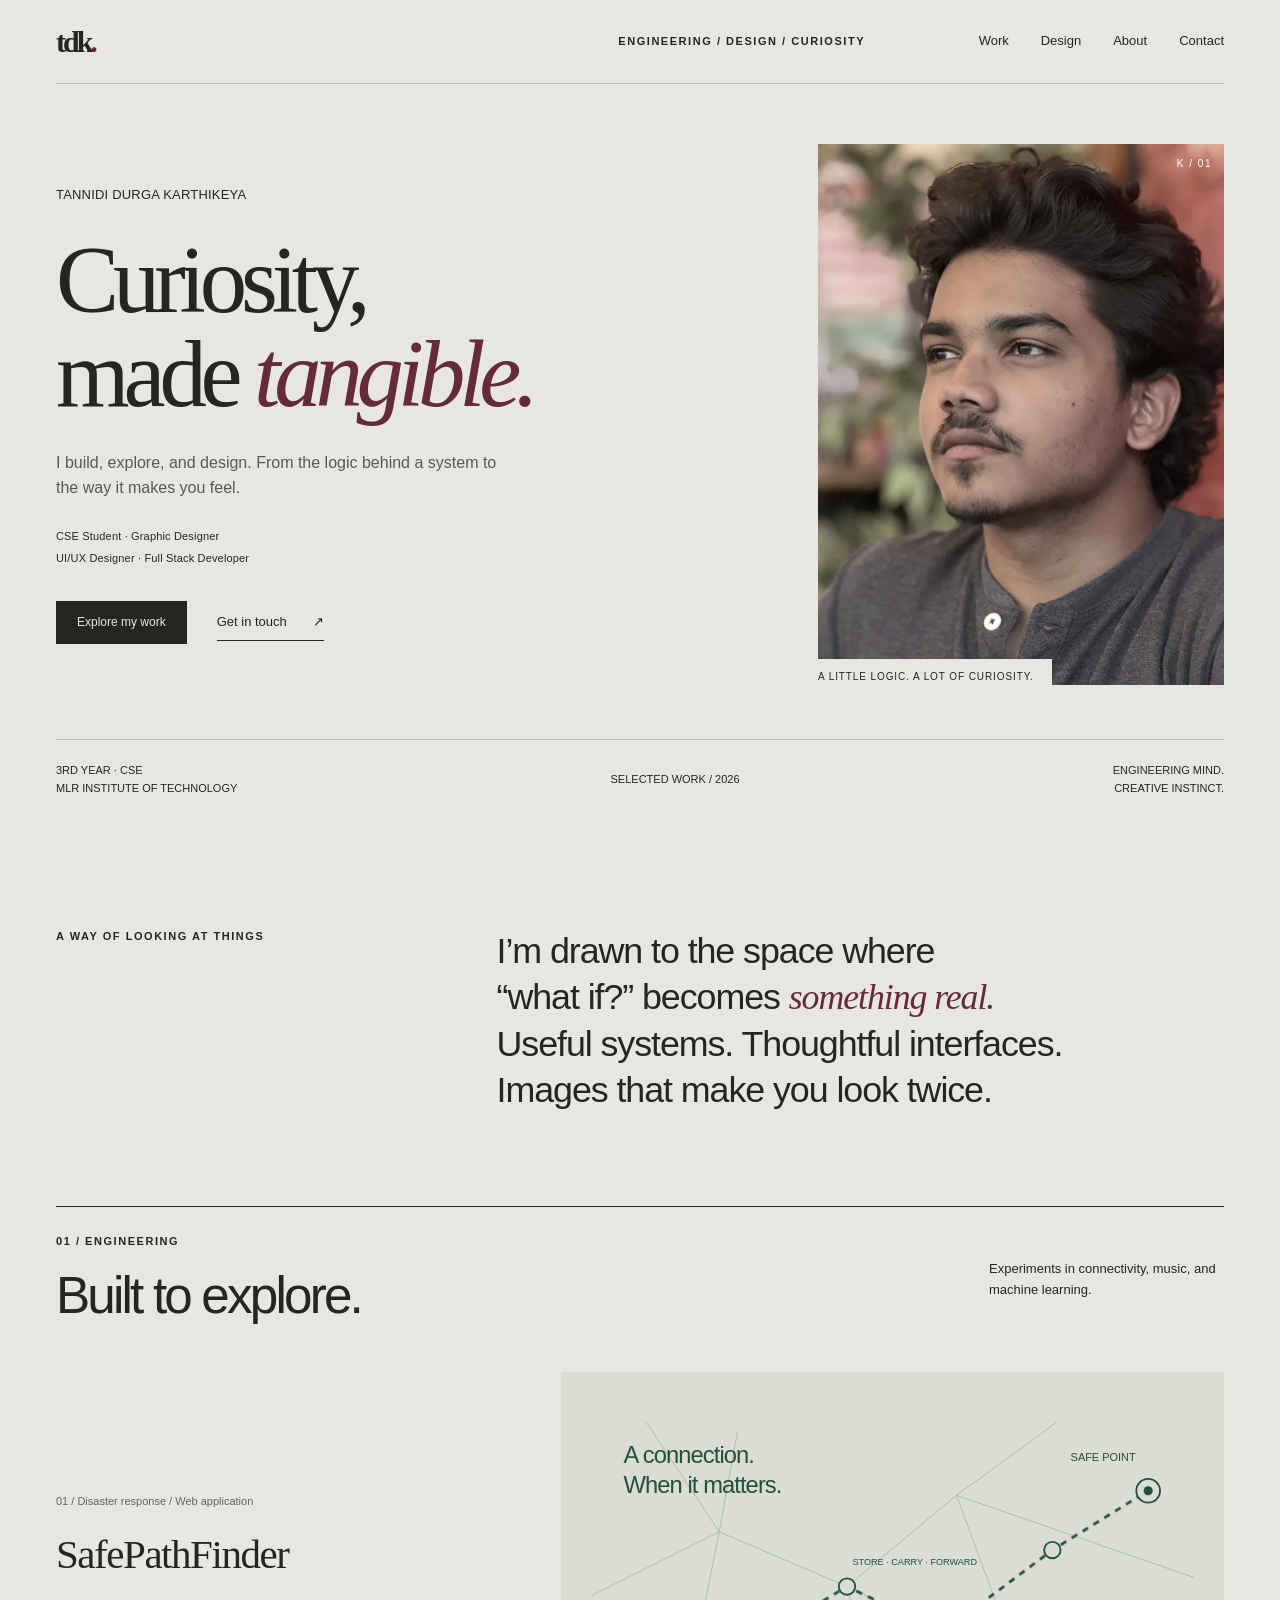
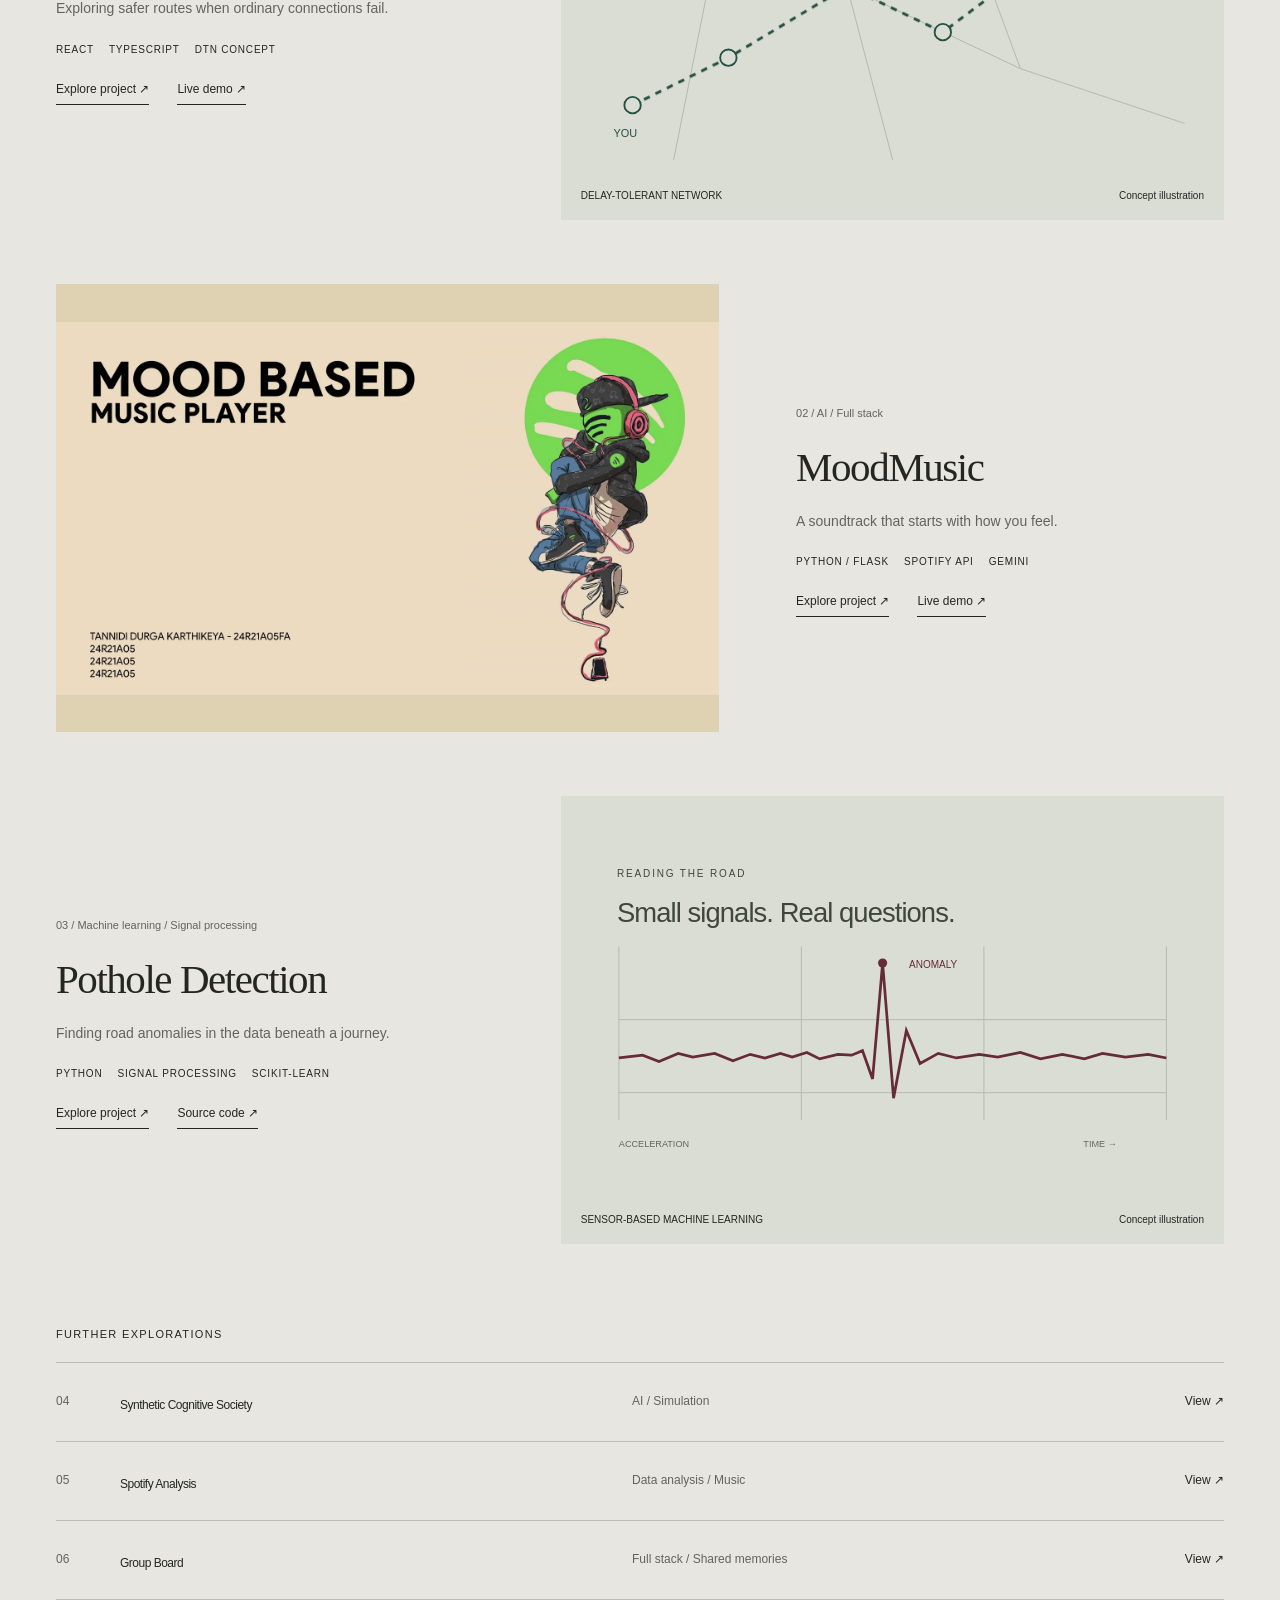
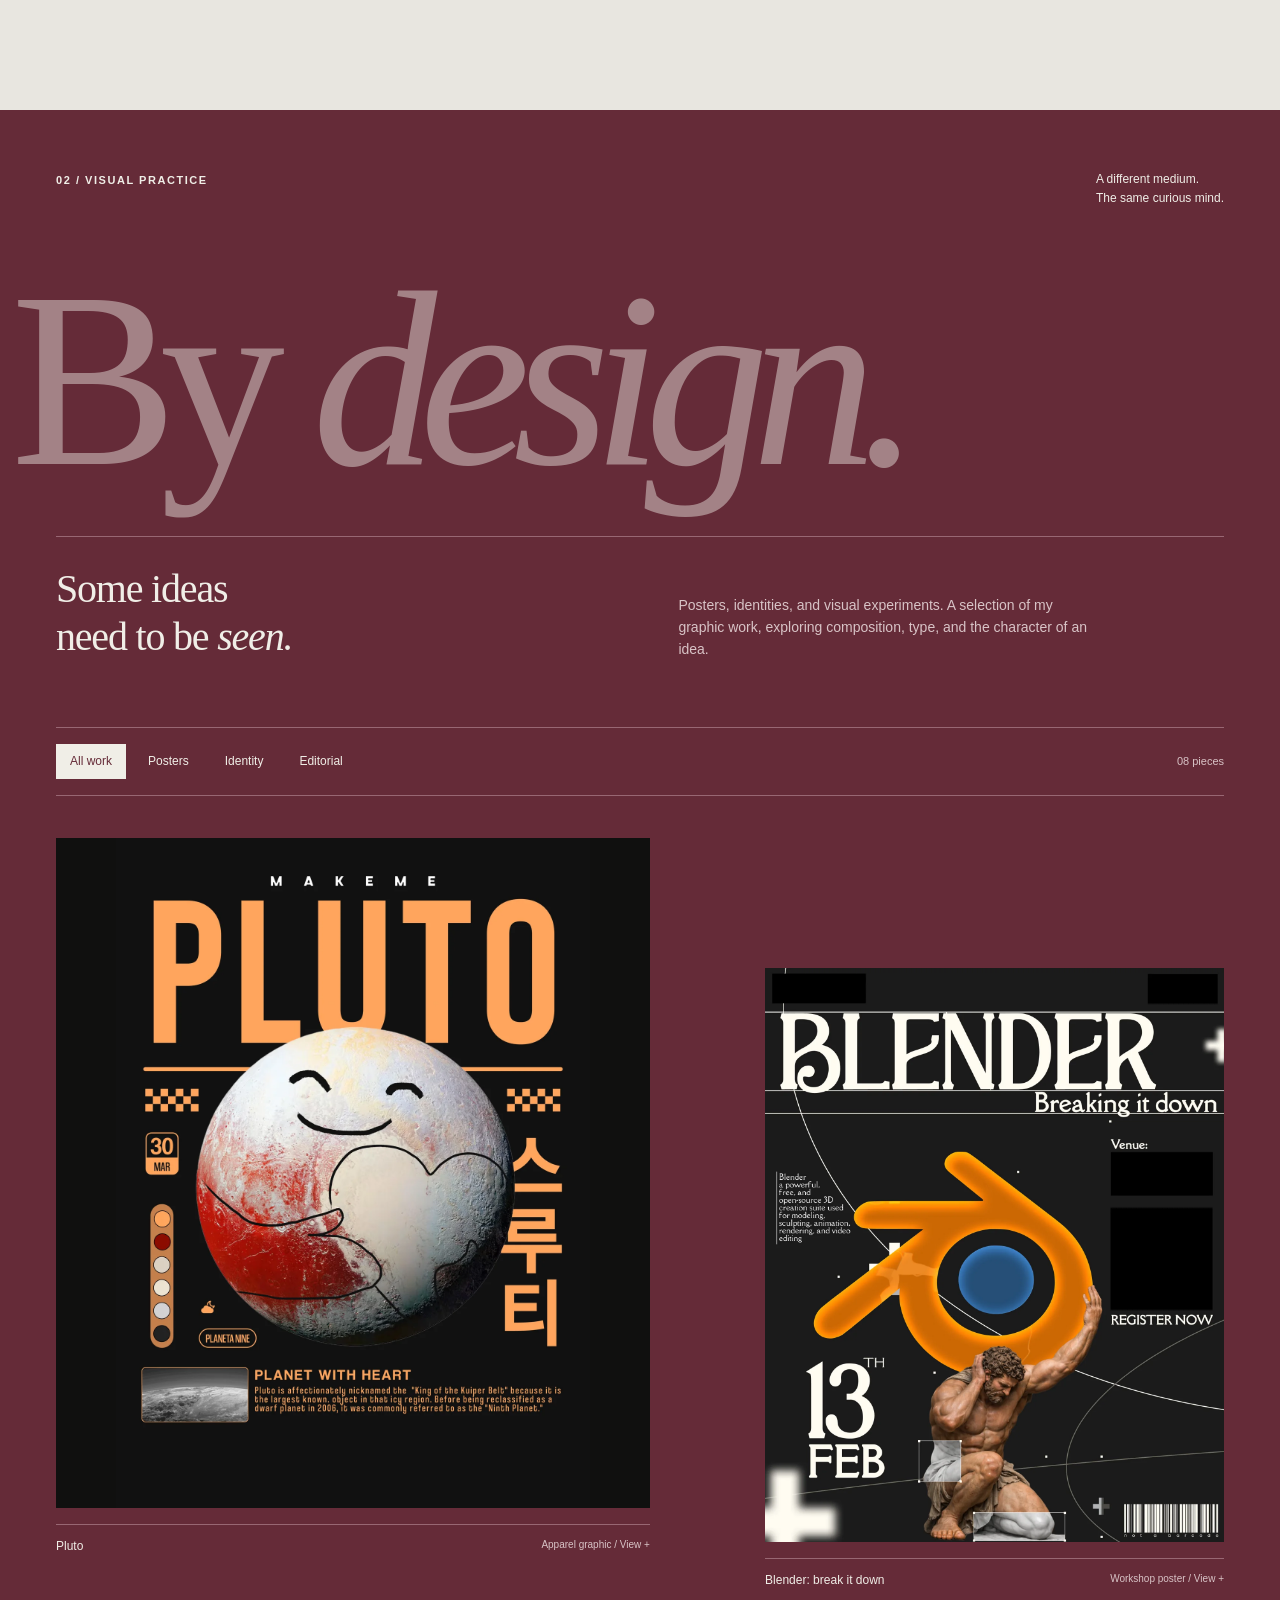
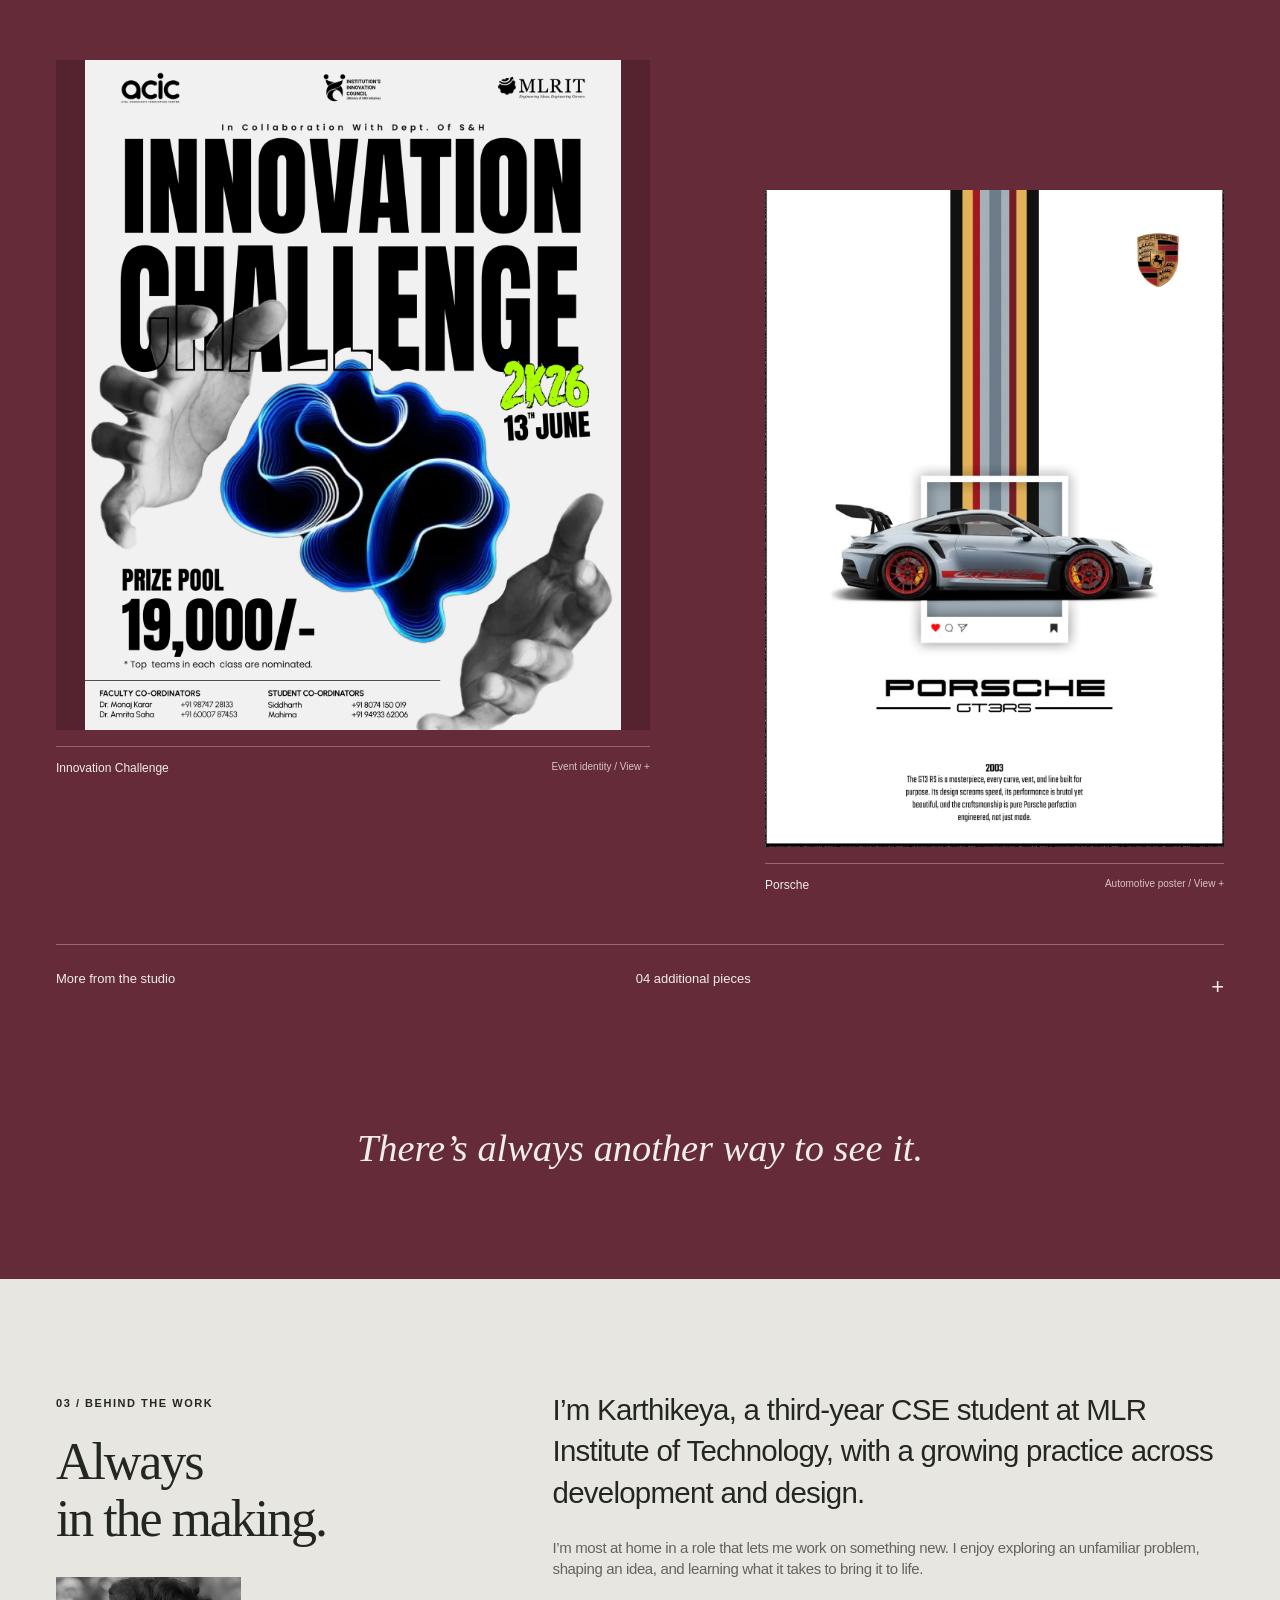
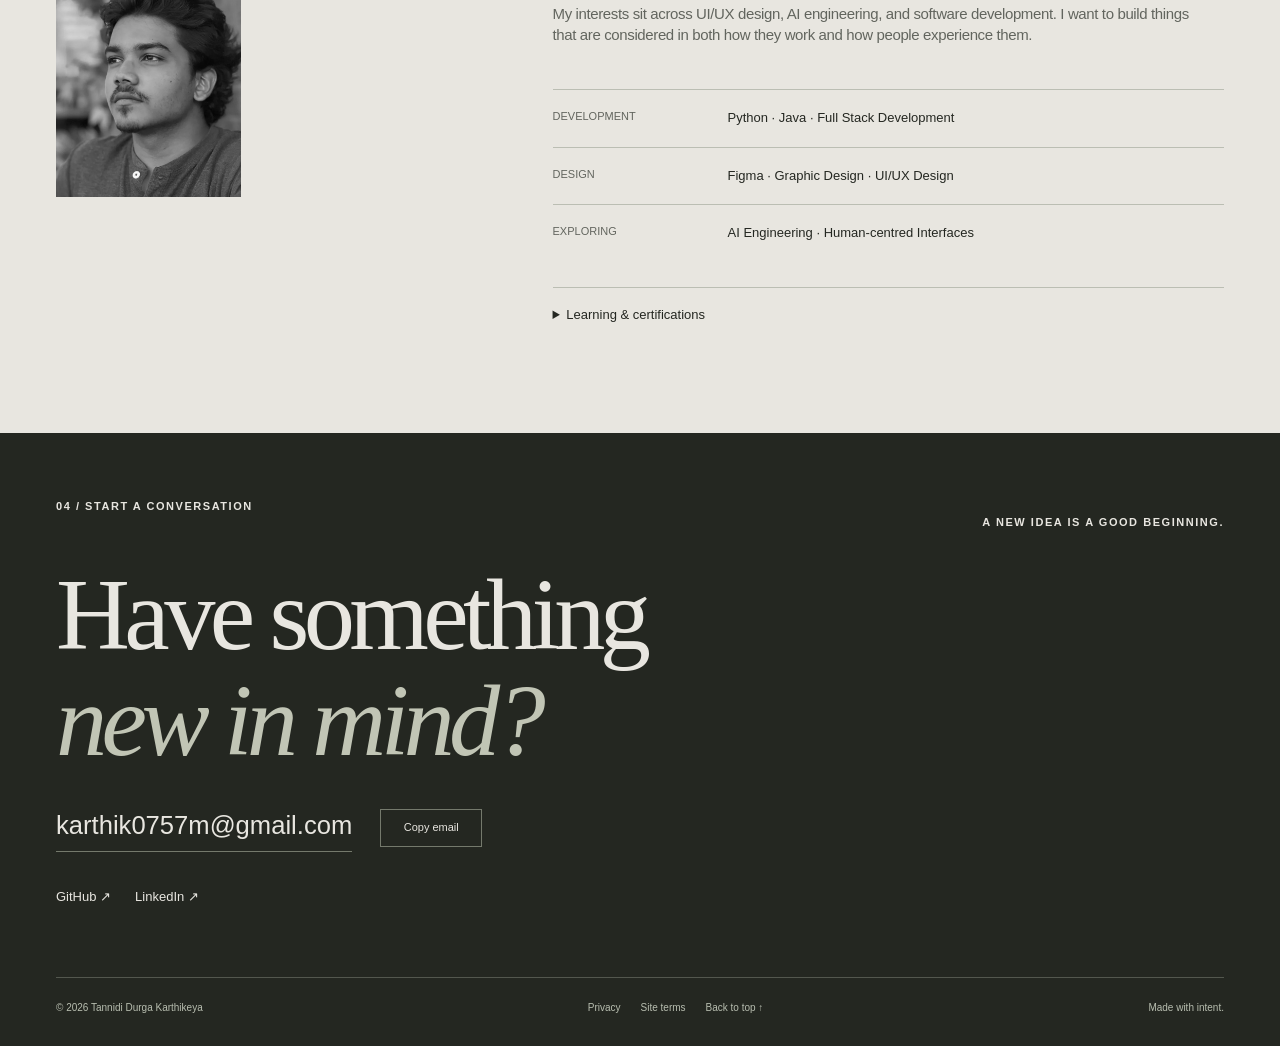
==== index.html @ ab945063 "Publish interactive engineering and design portfolio" ====
<!doctype html><html lang="en"><head><meta charset="utf-8"><meta name="viewport" content="width=device-width,initial-scale=1"><meta name="theme-color" content="#e8e6e0"><title>Engineering &amp; Design | Tannidi Durga Karthikeya</title><meta name="description" content="CSE student, graphic designer, UI/UX designer and full stack developer. Explore the engineering projects and visual work of Tannidi Durga Karthikeya."><meta property="og:title" content="Engineering &amp; Design | Tannidi Durga Karthikeya"><meta property="og:description" content="CSE student, graphic designer, UI/UX designer and full stack developer. Explore the engineering projects and visual work of Tannidi Durga Karthikeya."><meta property="og:type" content="website"><meta property="og:image" content="https://karthik0757m.github.io/karthikeya-portfolio/social-cover.jpg"><link rel="icon" href="favicon.svg" type="image/svg+xml"><link rel="stylesheet" href="style.css"><script defer src="app.js"></script><link rel="canonical" href="https://karthik0757m.github.io/karthikeya-portfolio/"><meta property="og:url" content="https://karthik0757m.github.io/karthikeya-portfolio/"></head><body><a class="skip" href="#main">Skip to content</a><header class="header wrap"><a class="brand" href="./" aria-label="Karthikeya home">tdk<span>.</span></a><p class="edition eyebrow">Engineering / Design / Curiosity</p><nav aria-label="Main navigation"><a href="#work">Work</a><a href="#design">Design</a><a href="#about">About</a><a href="#contact">Contact</a></nav></header>
<main id="main"><div id="top"></div><section class="hero wrap" aria-labelledby="hero-heading"><div class="hero-layout"><div><p class="identity">TANNIDI DURGA KARTHIKEYA</p><h1 id="hero-heading">Curiosity,<br>made <em>tangible.</em></h1><p class="hero-copy">I build, explore, and design. From the logic behind a system to the way it makes you feel.</p><p class="roles">CSE Student · Graphic Designer<br>UI/UX Designer · Full Stack Developer</p><div class="actions"><a class="solid-link" href="#work">Explore my work</a><a class="text-link" href="#contact">Get in touch <span aria-hidden="true">↗</span></a></div></div><figure class="hero-photo"><img src="portrait-small.webp" alt="Portrait of Tannidi Durga Karthikeya" fetchpriority="high" width="720" height="960"><span class="photo-index" aria-hidden="true">K / 01</span><figcaption>A LITTLE LOGIC. A LOT OF CURIOSITY.</figcaption></figure></div><div class="hero-foot"><span>3RD YEAR · CSE<br>MLR INSTITUTE OF TECHNOLOGY</span><span>SELECTED WORK / 2026</span><span>ENGINEERING MIND.<br>CREATIVE INSTINCT.</span></div></section>
<section class="intro wrap"><span class="eyebrow">A way of looking at things</span><p>I’m drawn to the space where<br>“what if?” becomes <em>something real.</em><br>Useful systems. Thoughtful interfaces.<br>Images that make you look twice.</p></section>
<section id="work" class="wrap" aria-labelledby="work-heading"><div class="section-head"><div><span class="eyebrow">01 / Engineering</span><h2 id="work-heading">Built to explore.</h2></div><p>Experiments in connectivity, music, and machine learning.</p></div><article class="project" data-reveal><div class="project-visual"><svg class="network" viewBox="0 0 660 410" xmlns="http://www.w3.org/2000/svg" role="img" aria-labelledby="network-title"><title id="network-title">Illustration of messages travelling through a delay-tolerant network toward a safe point</title><g fill="none" stroke="#aeb8a8" stroke-width="1"><path d="M0 210L140 140 280 200 400 100 660 190M60 20L140 140 90 390M280 200L330 390M400 100L510 20M400 100L470 290 650 350M140 140L160 30M280 200L470 290"/><path d="M45 330L150 278 280 200 385 250 505 160 610 95" stroke="#254f40" stroke-width="3" stroke-dasharray="7 7"/></g><g fill="#d9ddd4" stroke="#254f40" stroke-width="2"><circle cx="45" cy="330" r="9"/><circle cx="150" cy="278" r="9"/><circle cx="280" cy="200" r="9"/><circle cx="385" cy="250" r="9"/><circle cx="505" cy="160" r="9"/><circle cx="610" cy="95" r="13"/></g><circle cx="610" cy="95" r="5" fill="#254f40"/><g font-family="Arial,sans-serif" fill="#254f40"><text x="24" y="365" font-size="12">YOU</text><text x="525" y="62" font-size="12">SAFE POINT</text><text x="35" y="65" font-size="26" letter-spacing="-1">A connection.</text><text x="35" y="97" font-size="26" letter-spacing="-1">When it matters.</text><text x="286" y="176" font-size="10">STORE · CARRY · FORWARD</text></g></svg><div class="project-caption"><span>DELAY-TOLERANT NETWORK</span><span>Concept illustration</span></div></div><div class="project-copy"><span class="project-number">01 / Disaster response / Web application</span><h3>SafePathFinder</h3><p>Exploring safer routes when ordinary connections fail.</p><div class="tags"><span>React</span><span>TypeScript</span><span>DTN concept</span></div><div class="project-links"><a href="safepathfinder.html">Explore project ↗</a><a href="https://safepathfinder.vercel.app/" target="_blank" rel="noopener noreferrer">Live demo ↗</a></div></div></article><article class="project" data-reveal><div class="project-visual mood"><img src="moodmusic.webp" alt="Mood Based Music Player project presentation with illustrated music character" loading="lazy" width="1600" height="900"></div><div class="project-copy"><span class="project-number">02 / AI / Full stack</span><h3>MoodMusic</h3><p>A soundtrack that starts with how you feel.</p><div class="tags"><span>Python / Flask</span><span>Spotify API</span><span>Gemini</span></div><div class="project-links"><a href="moodmusic.html">Explore project ↗</a><a href="https://moodmusic-bblm.onrender.com/" target="_blank" rel="noopener noreferrer">Live demo ↗</a></div></div></article><article class="project" data-reveal><div class="project-visual"><svg class="network" viewBox="0 0 660 410" xmlns="http://www.w3.org/2000/svg" role="img" aria-labelledby="sensor-title"><title id="sensor-title">Illustrative sensor signal showing a sharp acceleration change associated with a road anomaly</title><g font-family="Arial,sans-serif" fill="#3f463c"><text x="28" y="54" font-size="11" letter-spacing="2">READING THE ROAD</text><text x="28" y="103" font-size="30" letter-spacing="-1">Small signals. Real questions.</text></g><g stroke="#b4b9ac" stroke-width="1"><path d="M30 290H630M30 210H630M30 130V320M230 130V320M430 130V320M630 130V320"/></g><path d="M30 252L56 249 74 256 95 247 111 251 135 247 155 255 174 248 190 252 207 247 220 251 236 246 250 253 270 248 285 249 297 244 308 275 319 148 331 296 345 222 360 258 380 247 400 252 425 248 445 251 470 246 492 253 516 248 540 253 560 247 585 251 610 248 630 252" stroke="#652b38" stroke-width="3" fill="none"/><g fill="#652b38" font-family="Arial,sans-serif"><circle cx="319" cy="148" r="5"/><text x="348" y="153" font-size="11">ANOMALY</text></g><g fill="#62655e" font-family="Arial,sans-serif" font-size="10"><text x="30" y="350">ACCELERATION</text><text x="539" y="350">TIME →</text></g></svg><div class="project-caption"><span>SENSOR-BASED MACHINE LEARNING</span><span>Concept illustration</span></div></div><div class="project-copy"><span class="project-number">03 / Machine learning / Signal processing</span><h3>Pothole Detection</h3><p>Finding road anomalies in the data beneath a journey.</p><div class="tags"><span>Python</span><span>Signal processing</span><span>Scikit-learn</span></div><div class="project-links"><a href="pothole-detection.html">Explore project ↗</a><a href="https://github.com/karthik0757m/pothole_detection" target="_blank" rel="noopener noreferrer">Source code ↗</a></div></div></article><div class="archive"><p class="archive-label">Further explorations</p><article class="archive-row"><span>04</span><h3><a href="synthetic-cognitive-society.html">Synthetic Cognitive Society</a></h3><p>AI / Simulation</p><a href="synthetic-cognitive-society.html" aria-label="Explore Synthetic Cognitive Society">View ↗</a></article><article class="archive-row"><span>05</span><h3><a href="spotify-analysis.html">Spotify Analysis</a></h3><p>Data analysis / Music</p><a href="spotify-analysis.html" aria-label="Explore Spotify Analysis">View ↗</a></article><article class="archive-row"><span>06</span><h3><a href="group-board.html">Group Board</a></h3><p>Full stack / Shared memories</p><a href="group-board.html" aria-label="Explore Group Board">View ↗</a></article></div></section><section class="design" id="design" aria-labelledby="design-heading"><div class="wrap"><div class="design-intro"><p class="eyebrow">02 / Visual practice</p><p>A different medium.<br>The same curious mind.</p></div><h2 class="design-title" id="design-heading">By <em>design.</em></h2><div class="design-sub"><h3>Some ideas<br>need to be <em>seen.</em></h3><p>Posters, identities, and visual experiments. A selection of my graphic work, exploring composition, type, and the character of an idea.</p></div><div class="gallery-toolbar"><div class="gallery-filters" role="group" aria-label="Filter designs"><button type="button" data-filter="all" aria-pressed="true">All work</button><button type="button" data-filter="poster" aria-pressed="false">Posters</button><button type="button" data-filter="identity" aria-pressed="false">Identity</button><button type="button" data-filter="editorial" aria-pressed="false">Editorial</button></div><span data-filter-count aria-live="polite">08 pieces</span></div><div class="gallery"><figure class="art" data-category="identity" data-reveal><button type="button" data-art="pluto.webp" data-title="Pluto · Apparel graphic" aria-label="View Pluto at full size"><img src="pluto.webp" alt="Orange Pluto typography with a smiling illustrated planet" loading="lazy" decoding="async" width="1274" height="1800"></button><figcaption>Pluto<span>Apparel graphic / View +</span></figcaption></figure><figure class="art" data-category="poster" data-reveal><button type="button" data-art="blender.webp" data-title="Blender: break it down · Workshop poster" aria-label="View Blender: break it down at full size"><img src="blender.webp" alt="Blender workshop poster with editorial type and a sculptural orange logo" loading="lazy" decoding="async" width="1440" height="1800"></button><figcaption>Blender: break it down<span>Workshop poster / View +</span></figcaption></figure><figure class="art" data-category="identity" data-reveal><button type="button" data-art="innovation.webp" data-title="Innovation Challenge · Event identity" aria-label="View Innovation Challenge at full size"><img src="innovation.webp" alt="Innovation Challenge poster with bold black type and blue sculptural forms" loading="lazy" decoding="async" width="1440" height="1800"></button><figcaption>Innovation Challenge<span>Event identity / View +</span></figcaption></figure><figure class="art" data-category="poster" data-reveal><button type="button" data-art="porsche.webp" data-title="Porsche · Automotive poster" aria-label="View Porsche at full size"><img src="porsche.webp" alt="Minimal Porsche poster with racing stripes and a side-profile car" loading="lazy" decoding="async" width="1256" height="1800"></button><figcaption>Porsche<span>Automotive poster / View +</span></figcaption></figure></div><details class="gallery-more"><summary>More from the studio <span>04 additional pieces</span></summary><div class="gallery"><figure class="art" data-category="poster" data-reveal><button type="button" data-art="equinox.webp" data-title="Equinox · Summit campaign" aria-label="View Equinox at full size"><img src="equinox.webp" alt="Equinox E-Summit poster featuring speakers and green graphic forms" loading="lazy" decoding="async" width="1440" height="1800"></button><figcaption>Equinox<span>Summit campaign / View +</span></figcaption></figure><figure class="art" data-category="poster" data-reveal><button type="button" data-art="devfest.webp" data-title="DevFest Hyderabad · Social campaign" aria-label="View DevFest Hyderabad at full size"><img src="devfest.webp" alt="Colourful DevFest Hyderabad calendar announcement" loading="lazy" decoding="async" width="1440" height="1800"></button><figcaption>DevFest Hyderabad<span>Social campaign / View +</span></figcaption></figure><figure class="art" data-category="editorial" data-reveal><button type="button" data-art="editorial.webp" data-title="Character study · Editorial poster" aria-label="View Character study at full size"><img src="editorial.webp" alt="Red and black cinematic character poster" loading="lazy" decoding="async" width="1200" height="1800"></button><figcaption>Character study<span>Editorial poster / View +</span></figcaption></figure><figure class="art" data-category="editorial" data-reveal><button type="button" data-art="detangle.webp" data-title="Detangle · Editorial layout" aria-label="View Detangle at full size"><img src="detangle.webp" alt="Multi-panel editorial brochure in blue and cream" loading="lazy" decoding="async" width="1263" height="893"></button><figcaption>Detangle<span>Editorial layout / View +</span></figcaption></figure></div></details><p class="design-close">There’s always another way to see it.</p></div></section>
<section class="about wrap" id="about" aria-labelledby="about-heading"><div class="about-side"><span class="eyebrow">03 / Behind the work</span><h2 id="about-heading">Always<br>in the making.</h2><img src="portrait-small.webp" alt="Karthikeya" loading="lazy" width="720" height="960"></div><div class="about-main"><p>I’m Karthikeya, a third-year CSE student at MLR Institute of Technology, with a growing practice across development and design.</p><p class="about-small">I’m most at home in a role that lets me work on something new. I enjoy exploring an unfamiliar problem, shaping an idea, and learning what it takes to bring it to life.</p><p class="about-small">My interests sit across UI/UX design, AI engineering, and software development. I want to build things that are considered in both how they work and how people experience them.</p><div class="skill-lines"><div class="skill-line"><span>DEVELOPMENT</span><p>Python · Java · Full Stack Development</p></div><div class="skill-line"><span>DESIGN</span><p>Figma · Graphic Design · UI/UX Design</p></div><div class="skill-line"><span>EXPLORING</span><p>AI Engineering · Human-centred Interfaces</p></div></div><div class="learning"><details><summary>Learning & certifications</summary><ul><li>Cloud Computing · NPTEL</li><li>Product Management Fundamentals · The Product Folks</li><li>Python and Java certifications</li></ul></details></div></div></section></main>
<dialog class="lightbox" aria-label="Design gallery"><div class="lightbox-top"><span data-art-title></span><button type="button" data-close>Close ×</button></div><img src="pluto.webp" alt="Selected design" width="1274" height="1800"><div class="lightbox-bottom"><button type="button" data-prev aria-label="Previous design">Previous</button><span data-art-count aria-live="polite"></span><button type="button" data-next aria-label="Next design">Next</button></div></dialog><footer class="contact" id="contact"><div class="wrap"><div class="contact-top"><p class="eyebrow">04 / Start a conversation</p><p class="eyebrow">A new idea is a good beginning.</p></div><h2>Have something<br><em>new in mind?</em></h2><div class="contact-actions"><a href="mailto:karthik0757m@gmail.com">karthik0757m@gmail.com</a><button class="copy-email" type="button" aria-live="polite">Copy email</button></div><div class="socials"><a href="https://github.com/karthik0757m" target="_blank" rel="noopener noreferrer">GitHub ↗</a><a href="https://www.linkedin.com/in/karthik-undefined-1a972a314" target="_blank" rel="noopener noreferrer">LinkedIn ↗</a></div><div class="footer"><span>© 2026 Tannidi Durga Karthikeya</span><div><a href="privacy.html">Privacy</a><a href="terms.html">Site terms</a><a href="#top">Back to top ↑</a></div><span>Made with intent.</span></div></div></footer></body></html>
---- style.css ----
@charset "UTF-8";
:root{--paper:#e8e6e0;--ink:#242721;--muted:#62655e;--line:#bbbeb3;--wine:#652b38;--white:#f0eee7;--sans:"Segoe UI",Arial,sans-serif;--serif:Georgia,"Times New Roman",serif}*{box-sizing:border-box}html{scroll-behavior:smooth;scroll-padding-top:88px}body{margin:0;background:var(--paper);color:var(--ink);font-family:var(--sans);font-size:16px;line-height:1.6}body.locked{overflow:hidden}a{color:inherit;text-decoration:none}button{font:inherit;color:inherit;cursor:pointer}button,a{-webkit-tap-highlight-color:transparent}button:disabled{cursor:default}a:hover{text-decoration:underline;text-underline-offset:5px}a:focus-visible,button:focus-visible,summary:focus-visible{outline:2px solid currentColor;outline-offset:6px}::selection{background:var(--wine);color:var(--white)}img{display:block;width:100%;height:auto}button{border-radius:0}h1,h2,h3,p,figure{margin:0}h1,h2,h3{font-weight:400}p+p{margin-top:16px}.wrap{width:min(1440px,calc(100% - 112px));margin:auto}.eyebrow{font-size:11px;font-weight:600;letter-spacing:.14em;text-transform:uppercase}.muted{color:var(--muted)}.skip{position:fixed;left:20px;top:-100px;z-index:100;background:var(--ink);color:var(--paper);padding:12px}.skip:focus{top:16px}.header{height:84px;display:flex;align-items:center;justify-content:space-between;border-bottom:1px solid var(--line);gap:24px}.brand{font-family:var(--serif);font-size:30px;letter-spacing:-3px;font-weight:bold;padding-right:4px}.brand span{color:var(--wine)}.header nav{display:flex;gap:32px;align-items:center}.header nav a{font-size:13px}.header .edition{margin-left:auto;margin-right:7vw}.menu-button{display:none;border:0;background:none;padding:8px}.hero{padding:60px 0 40px;position:relative}.hero-layout{display:grid;grid-template-columns:1.35fr .8fr;gap:6vw;align-items:center}.identity{font-size:13px;letter-spacing:.015em;margin-bottom:28px}.hero h1{font-family:var(--serif);font-size:clamp(60px,7.4vw,116px);line-height:.99;letter-spacing:-.065em}.hero h1 em{font-weight:400;color:var(--wine)}.hero-copy{max-width:450px;font-size:16px;margin:28px 0 24px;color:#575b52}.roles{font-size:11px;max-width:420px;letter-spacing:.015em;line-height:2}.actions{display:flex;gap:30px;align-items:center;margin-top:32px}.text-link{display:inline-flex;align-items:center;gap:26px;border-bottom:1px solid currentColor;padding:8px 0;font-size:13px}.text-link:hover{text-decoration:none;border-bottom-width:2px;padding-bottom:7px}.solid-link{padding:12px 21px;background:var(--ink);color:var(--paper);font-size:12px}.hero-photo{position:relative;align-self:stretch;max-height:570px}.hero-photo img{height:100%;min-height:400px;object-fit:cover;object-position:50% 39%;filter:saturate(.62)}.hero-photo figcaption{position:absolute;bottom:0;left:0;background:var(--paper);padding:10px 18px 0 0;font-size:10px;letter-spacing:.09em}.photo-index{position:absolute;right:12px;top:12px;color:white;font-size:10px;letter-spacing:.15em}.hero-foot{display:flex;align-items:center;justify-content:space-between;gap:24px;margin-top:54px;padding-top:22px;border-top:1px solid var(--line);font-size:11px}.hero-foot span:last-child{text-align:right}.intro{display:grid;grid-template-columns:1fr 2fr;gap:6vw;padding:90px 0 92px}.intro p{font-size:clamp(24px,2.8vw,42px);line-height:1.3;letter-spacing:-.03em;max-width:880px}.intro p em{font-family:var(--serif);color:var(--wine)}.section-head{border-top:1px solid var(--ink);padding-top:20px;display:flex;justify-content:space-between;align-items:flex-start;margin-bottom:48px;gap:20px}.section-head h2{font-size:clamp(36px,4vw,60px);line-height:1.1;letter-spacing:-.055em;margin-top:15px}.section-head>p{font-size:13px;max-width:235px;margin-top:32px}.project{display:grid;grid-template-columns:1.55fr 1fr;gap:6vw;align-items:center;margin-bottom:64px}.project:nth-of-type(odd){grid-template-columns:1fr 1.55fr}.project:nth-of-type(odd) .project-visual{order:2}.project-visual{background:#d9ddd4;aspect-ratio:1.48;overflow:hidden;position:relative}.project-visual>img{height:100%;object-fit:cover}.project-copy .project-number{color:var(--muted);font-size:11px}.project-copy h3{font-family:var(--serif);font-size:clamp(34px,3.2vw,50px);line-height:1.1;letter-spacing:-.035em;margin:20px 0}.project-copy p{font-size:14px;max-width:370px;color:var(--muted)}.tags{display:flex;gap:15px;flex-wrap:wrap;font-size:10px;letter-spacing:.08em;text-transform:uppercase;margin-top:22px}.project-links{display:flex;gap:28px;margin-top:22px}.project-links a{font-size:12px;border-bottom:1px solid var(--ink);padding-bottom:5px}.project-caption{font-size:10px;position:absolute;bottom:16px;left:20px;right:20px;display:flex;justify-content:space-between}.network{width:100%;height:100%;padding:32px 20px 42px}.project-visual.mood{background:#dfd2b3;display:flex;align-items:center}.project-visual.mood img{object-fit:contain}.archive{margin:18px 0 110px}.archive-label{padding:18px 0;font-size:11px;letter-spacing:.12em;text-transform:uppercase}.archive-row{display:grid;grid-template-columns:40px 1fr 1fr 80px;align-items:center;gap:24px;border-top:1px solid var(--line);padding:23px 0}.archive-row:last-child{border-bottom:1px solid var(--line)}.archive-row h3{font-size:20px;letter-spacing:-.025em}.archive-row p,.archive-row>span{font-size:12px;color:var(--muted)}.archive-row a:last-child{justify-self:end;font-size:12px}.design{background:var(--wine);color:var(--white);overflow:hidden;padding:44px 0 100px;position:relative}.design-intro{display:flex;align-items:center;justify-content:space-between;gap:30px}.design-intro p:last-child{font-size:12px;max-width:200px}.design-title{font-family:var(--serif);font-size:clamp(100px,19.5vw,290px);line-height:1.1;letter-spacing:-.07em;padding:35px 0 0;position:relative}.design-title em{font-weight:400}.design-sub{display:grid;grid-template-columns:1fr 1fr;gap:6vw;align-items:end;border-top:1px solid #986773;padding-top:28px;margin-top:18px;margin-bottom:66px}.design-sub h3{font-family:var(--serif);font-size:40px;line-height:1.2;letter-spacing:-.03em;max-width:450px}.design-sub p{font-size:14px;max-width:420px;color:#d8c3c6}.gallery{display:grid;grid-template-columns:1.1fr .85fr;gap:70px 9vw;align-items:start}.art:nth-child(even){margin-top:130px}.art button{border:0;padding:0;background:none;display:block;width:100%;text-align:left}.art img{max-height:670px;object-fit:contain;background:#552330}.art:nth-child(1) img{background:#10100f}.art figcaption{display:flex;justify-content:space-between;gap:18px;border-top:1px solid #986773;margin-top:16px;padding-top:12px;font-size:12px}.art figcaption span{font-size:10px;color:#d8c3c6}.gallery-more{margin-top:48px;border-top:1px solid #986773}.gallery-more>summary{list-style:none;cursor:pointer;padding:24px 0;display:flex;justify-content:space-between;font-size:13px}.gallery-more>summary::-webkit-details-marker{display:none}.gallery-more>summary::after{content:'+';font-size:22px}.gallery-more[open]>summary::after{content:'−'}.gallery-more .gallery{padding-top:20px}.design-close{margin-top:90px;font-family:var(--serif);font-size:clamp(26px,3vw,46px);text-align:center;font-style:italic}.about{padding:110px 0 90px;display:grid;grid-template-columns:1fr 1.65fr;gap:7vw}.about-side h2{font-family:var(--serif);font-size:52px;line-height:1.1;letter-spacing:-.04em;margin:18px 0 30px}.about-side img{width:185px;height:220px;object-fit:cover;filter:grayscale(1)}.about-main>p{font-size:clamp(22px,2.3vw,33px);letter-spacing:-.025em;line-height:1.4}.about-main>.about-small{font-size:15px;color:var(--muted);margin-top:24px;max-width:660px}.skill-lines{margin-top:44px}.skill-line{border-top:1px solid var(--line);display:grid;grid-template-columns:150px 1fr;gap:25px;padding:18px 0;font-size:13px}.skill-line>span{color:var(--muted);font-size:11px}.learning{margin-top:25px}.learning details{border-top:1px solid var(--line);padding:17px 0;font-size:13px}.learning summary{cursor:pointer}.learning ul{padding-left:19px;color:var(--muted);font-size:13px}.contact{background:var(--ink);color:var(--paper);padding:65px 0 30px}.contact-top{display:flex;justify-content:space-between;gap:30px;align-items:start}.contact h2{font-family:var(--serif);font-size:clamp(55px,8vw,120px);line-height:1.04;letter-spacing:-.055em;margin:30px 0}.contact h2 em{color:#c1c5b5;font-weight:400}.contact-actions{display:flex;align-items:center;gap:28px;flex-wrap:wrap}.contact-actions>a{font-size:clamp(16px,2vw,27px);border-bottom:1px solid #74796c;padding-bottom:5px}.copy-email{background:none;border:1px solid #74796c;padding:9px 14px;font-size:11px;min-width:102px}.socials{display:flex;gap:24px;font-size:13px;margin-top:35px}.footer{display:flex;justify-content:space-between;gap:24px;border-top:1px solid #53574e;margin-top:70px;padding-top:22px;font-size:10px;color:#b8beb0}.footer>div{display:flex;gap:20px}.lightbox{background:#1a1d18;color:var(--paper);border:0;padding:0;width:min(1100px,94vw);max-height:95vh}.lightbox::backdrop{background:#141612e8}.lightbox-top{display:flex;justify-content:space-between;align-items:center;gap:20px;padding:14px 20px;font-size:12px}.lightbox button{border:1px solid #777e71;background:none;color:inherit;padding:7px 13px;font-size:12px}.lightbox img{height:calc(88vh - 80px);width:100%;object-fit:contain}.lightbox-bottom{display:flex;justify-content:space-between;align-items:center;padding:14px 20px;font-size:11px}.hero h1{animation:arrive .6s ease-out both}.hero .hero-copy{animation:arrive .6s .12s ease-out both}@keyframes arrive{from{opacity:0;transform:translateY(12px)}to{opacity:1;transform:none}}.reveal-ready{opacity:0;transform:translateY(16px);transition:opacity .6s ease,transform .6s ease}.reveal-ready.seen{opacity:1;transform:none}.case-hero{padding:65px 0 55px}.case-hero h1{font-family:var(--serif);font-size:clamp(48px,7vw,95px);line-height:1.05;letter-spacing:-.05em;max-width:1050px;margin:30px 0 20px}.case-hero .lead{max-width:740px;font-size:22px;color:var(--muted);line-height:1.5}.case-cover{margin-top:45px;max-height:600px;overflow:hidden}.case-cover img{max-height:600px;object-fit:contain;background:#d9ddd4}.case-cover .project-visual{max-width:900px;margin:auto}.case-content{display:grid;grid-template-columns:1fr 2fr;gap:8vw;padding:40px 0 90px}.case-content aside{font-size:12px;color:var(--muted)}.case-content aside p{margin-bottom:24px}.case-content section{margin-bottom:42px}.case-content h2{font-family:var(--serif);font-size:33px;letter-spacing:-.025em;margin-bottom:15px}.case-content p,.case-content li{font-size:16px;color:var(--muted)}.case-content ul{padding-left:20px}.next-project{border-top:1px solid var(--line);padding:30px 0 70px;display:flex;justify-content:space-between}.legal{max-width:800px;padding:65px 0 100px}.legal h1{font-family:var(--serif);font-size:60px;margin-bottom:30px}.legal h2{margin:30px 0 12px;font-size:24px}.legal p{color:var(--muted)}
@media(min-width:1600px){.hero-photo{max-height:650px}.hero{padding-top:75px}}@media(max-width:1000px){.wrap{width:calc(100% - 64px)}.header .edition{display:none}.hero-layout{gap:35px}.hero h1{font-size:76px}.hero-photo{max-height:530px}.hero-photo img{min-height:460px}.project{gap:35px}.design-sub h3{font-size:34px}.gallery{gap:50px}.about{gap:45px}.archive-row{grid-template-columns:25px 1.1fr 1fr 55px;gap:18px}}@media(max-width:700px){html{scroll-padding-top:20px}.wrap{width:calc(100% - 40px)}.header{height:72px}.header nav{gap:19px}.header nav a{font-size:11px}.brand{font-size:27px}.hero{padding-top:36px}.hero-layout{grid-template-columns:1fr;gap:32px}.hero h1{font-size:clamp(62px,13.5vw,94px)}.identity{font-size:12px;margin-bottom:24px}.hero-copy{margin:22px 0 18px;font-size:15px;max-width:360px}.actions{margin-top:24px}.hero-photo{height:390px;width:83%;margin-left:auto}.hero-photo img{min-height:0;object-position:50% 34%}.hero-foot{margin-top:30px;font-size:10px;align-items:start}.hero-foot span:nth-child(2){display:none}.intro{grid-template-columns:1fr;padding:55px 0 65px;gap:24px}.intro p{font-size:28px}.section-head{margin-bottom:32px}.section-head h2{font-size:42px}.section-head>p{max-width:125px;font-size:11px;margin-top:28px}.project,.project:nth-of-type(odd){grid-template-columns:1fr;gap:22px;margin-bottom:48px}.project:nth-of-type(odd) .project-visual{order:0}.project-copy h3{font-size:38px;margin:12px 0}.project-copy p{max-width:none}.project-links{margin-top:18px}.tags{margin-top:16px}.archive{margin-bottom:65px}.archive-row{grid-template-columns:22px 1fr 50px;gap:12px}.archive-row p{grid-column:2;grid-row:2}.archive-row a:last-child{grid-column:3;grid-row:1 / 3}.archive-row h3{font-size:18px}.design{padding:28px 0 60px}.design-intro p:last-child{max-width:128px;font-size:10px}.design-title{font-size:24vw;padding-top:35px;line-height:1.3}.design-sub{grid-template-columns:1fr;gap:20px;margin-bottom:38px}.design-sub h3{font-size:35px}.design-sub p{font-size:13px}.gallery{grid-template-columns:1fr 1fr;gap:34px 17px}.art:nth-child(even){margin-top:50px}.art figcaption{display:block;font-size:11px}.art figcaption span{display:block;margin-top:3px;font-size:9px}.design-close{margin-top:50px;font-size:28px}.about{padding:65px 0;grid-template-columns:1fr;gap:30px}.about-side{position:relative;min-height:160px}.about-side h2{font-size:42px;max-width:200px}.about-side img{width:105px;height:135px;position:absolute;right:0;top:0}.about-main>p{font-size:26px}.skill-line{grid-template-columns:95px 1fr;gap:20px;font-size:12px}.contact{padding-top:40px}.contact h2{font-size:64px}.contact-top .eyebrow:last-child{display:none}.contact-actions{gap:20px}.contact-actions>a{font-size:19px}.footer{margin-top:45px;flex-wrap:wrap;gap:14px}.footer>div{gap:15px}.case-hero{padding-top:35px}.case-hero .lead{font-size:18px}.case-content{grid-template-columns:1fr;gap:20px;padding-top:20px}.case-content aside{display:flex;gap:25px;flex-wrap:wrap}.case-content aside p{margin-bottom:5px}.case-content h2{font-size:29px}.case-hero h1{font-size:53px}.lightbox-top{font-size:11px}.lightbox img{height:70vh}.legal h1{font-size:45px}}
@supports(animation-timeline:view()){@media(min-width:701px) and (prefers-reduced-motion:no-preference){.design-title{animation:design-arrival linear both;animation-timeline:view();animation-range:entry 0% entry 100%}@keyframes design-arrival{from{transform:translateY(36px);letter-spacing:-.09em}to{transform:translateY(0);letter-spacing:-.07em}}}}
@media(prefers-reduced-motion:reduce){html{scroll-behavior:auto}*,*::before,*::after{animation:none!important;transition:none!important}.reveal-ready{opacity:1;transform:none}}

/* Motion is event-driven, with no continuous background effects. */
.header{position:sticky;top:0;z-index:20;background:var(--paper)}
.header::before{content:"";position:absolute;inset:0 -56px;background:var(--paper);z-index:-1;border-bottom:1px solid transparent}
.has-scrolled .header::before{border-bottom-color:var(--line)}
.header nav a[aria-current="location"]{text-decoration:underline;text-underline-offset:7px;text-decoration-thickness:2px}
.reading-progress{position:fixed;left:0;right:0;top:0;height:3px;background:var(--wine);z-index:40;transform:scaleX(0);transform-origin:left;pointer-events:none}
.hero-photo{overflow:hidden}.hero-photo img{transform-origin:50% 40%}
.hero-photo figcaption{z-index:1}
.gallery-toolbar{display:flex;justify-content:space-between;align-items:center;gap:20px;border-top:1px solid #986773;border-bottom:1px solid #986773;padding:16px 0;margin-bottom:42px}
.gallery-filters{display:flex;gap:8px;flex-wrap:wrap}
.gallery-filters button{border:1px solid transparent;background:none;color:inherit;padding:7px 13px;font-size:12px}
.gallery-filters button[aria-pressed="true"]{background:var(--white);color:var(--wine)}
.gallery-toolbar>span{font-size:11px;color:#d8c3c6;white-space:nowrap}
.art[hidden],.gallery-more[hidden]{display:none}
.is-filtered .gallery-more{margin-top:0;border-top:0}.is-filtered .gallery-more>summary{display:none}.is-filtered .gallery-more .gallery{padding-top:0}.is-filtered .art{margin-top:0}
.art{transition:none}.art.reveal-ready{transform:translateY(38px) rotate(-1.5deg)}.art.reveal-ready.seen{transform:translateY(0) rotate(0);transition:opacity .65s ease,transform .65s ease}
.project.seen .network path[stroke-dasharray]{animation:route-arrival 1.7s ease-out both}
@keyframes route-arrival{from{stroke-dashoffset:85;opacity:.2}to{stroke-dashoffset:0;opacity:1}}
@media(max-width:1000px){.header::before{inset:0 -32px}}
@media(max-width:700px){.header::before{inset:0 -20px}.gallery-toolbar{align-items:flex-start;gap:10px}.gallery-filters{gap:4px}.gallery-filters button{padding:7px 9px;font-size:11px}.gallery-toolbar>span{padding-top:8px;font-size:10px}.hero-photo img{transform:none!important}.art.reveal-ready{transform:translateY(18px)}}
@media(prefers-reduced-motion:reduce){.art.reveal-ready{opacity:1;transform:none}.hero-photo img,.hero h1,.design-title{transform:none!important;translate:none!important;opacity:1!important}.reading-progress{display:none}}
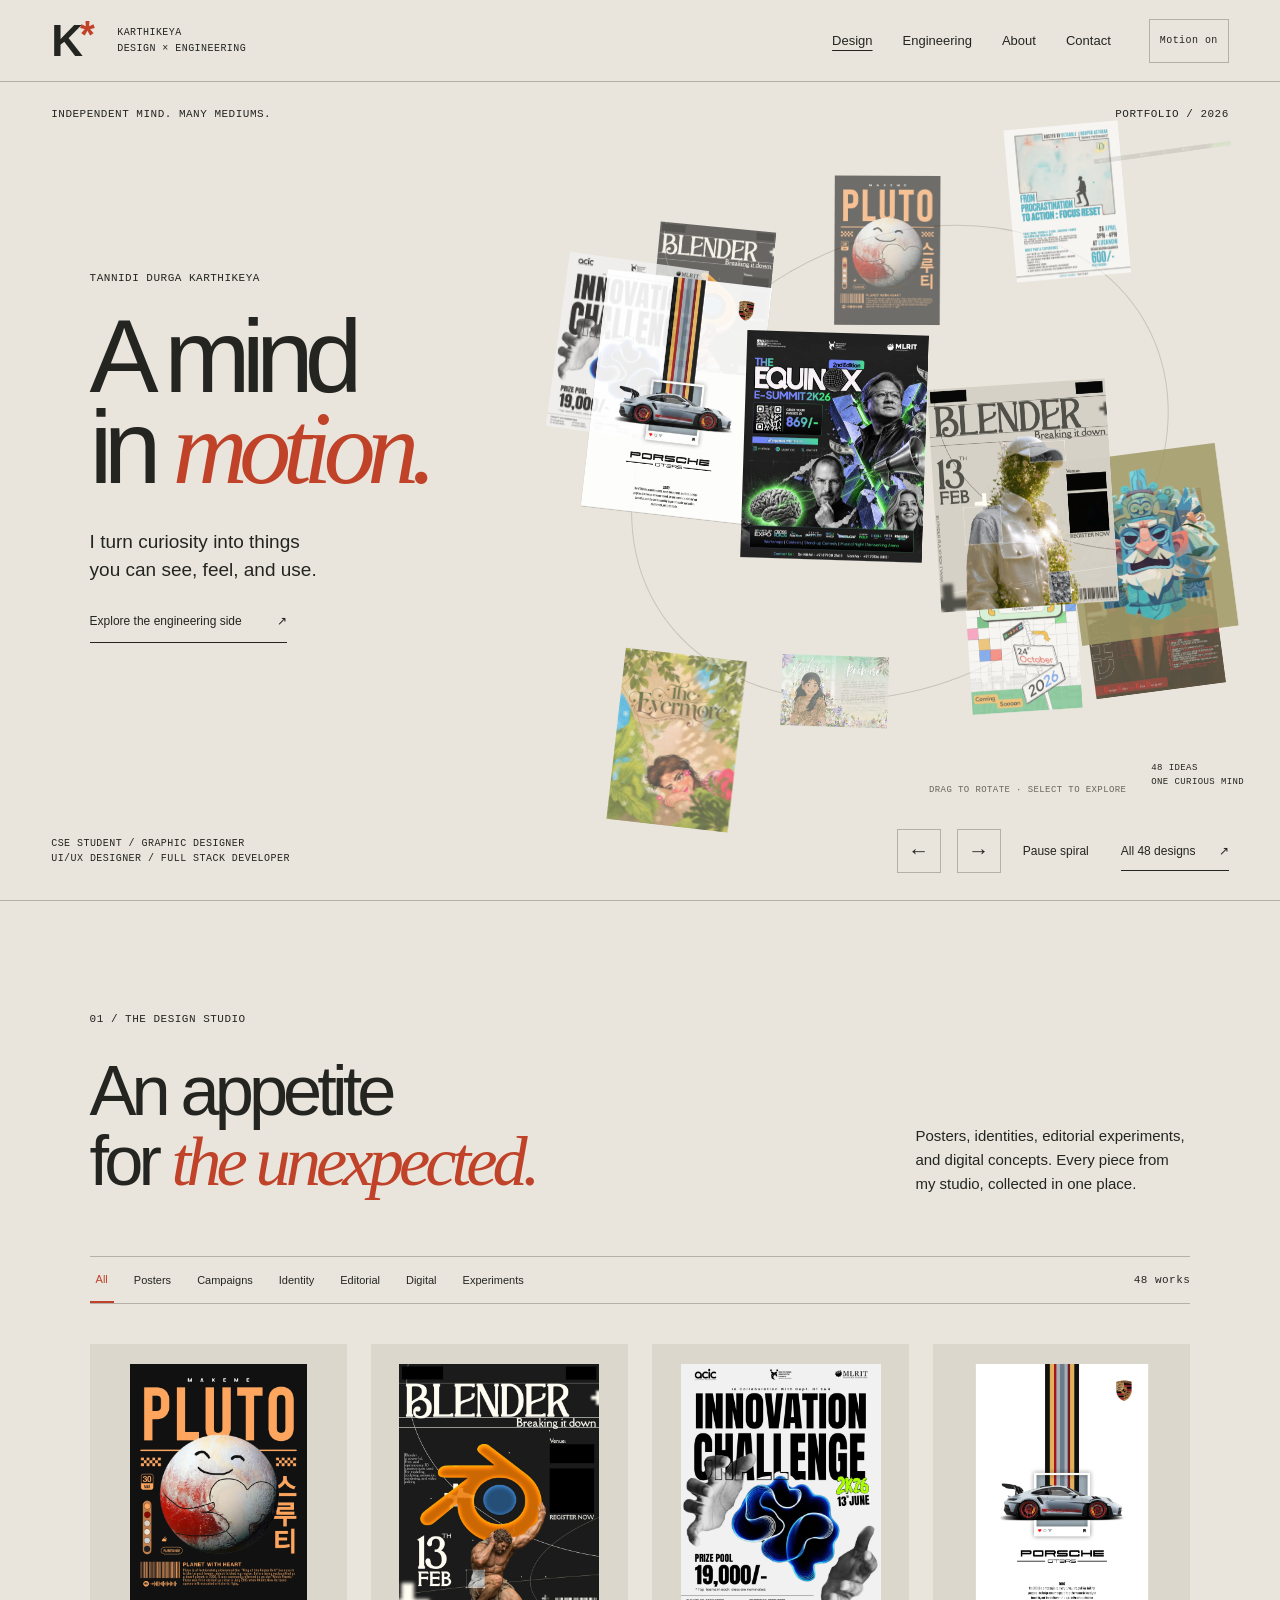
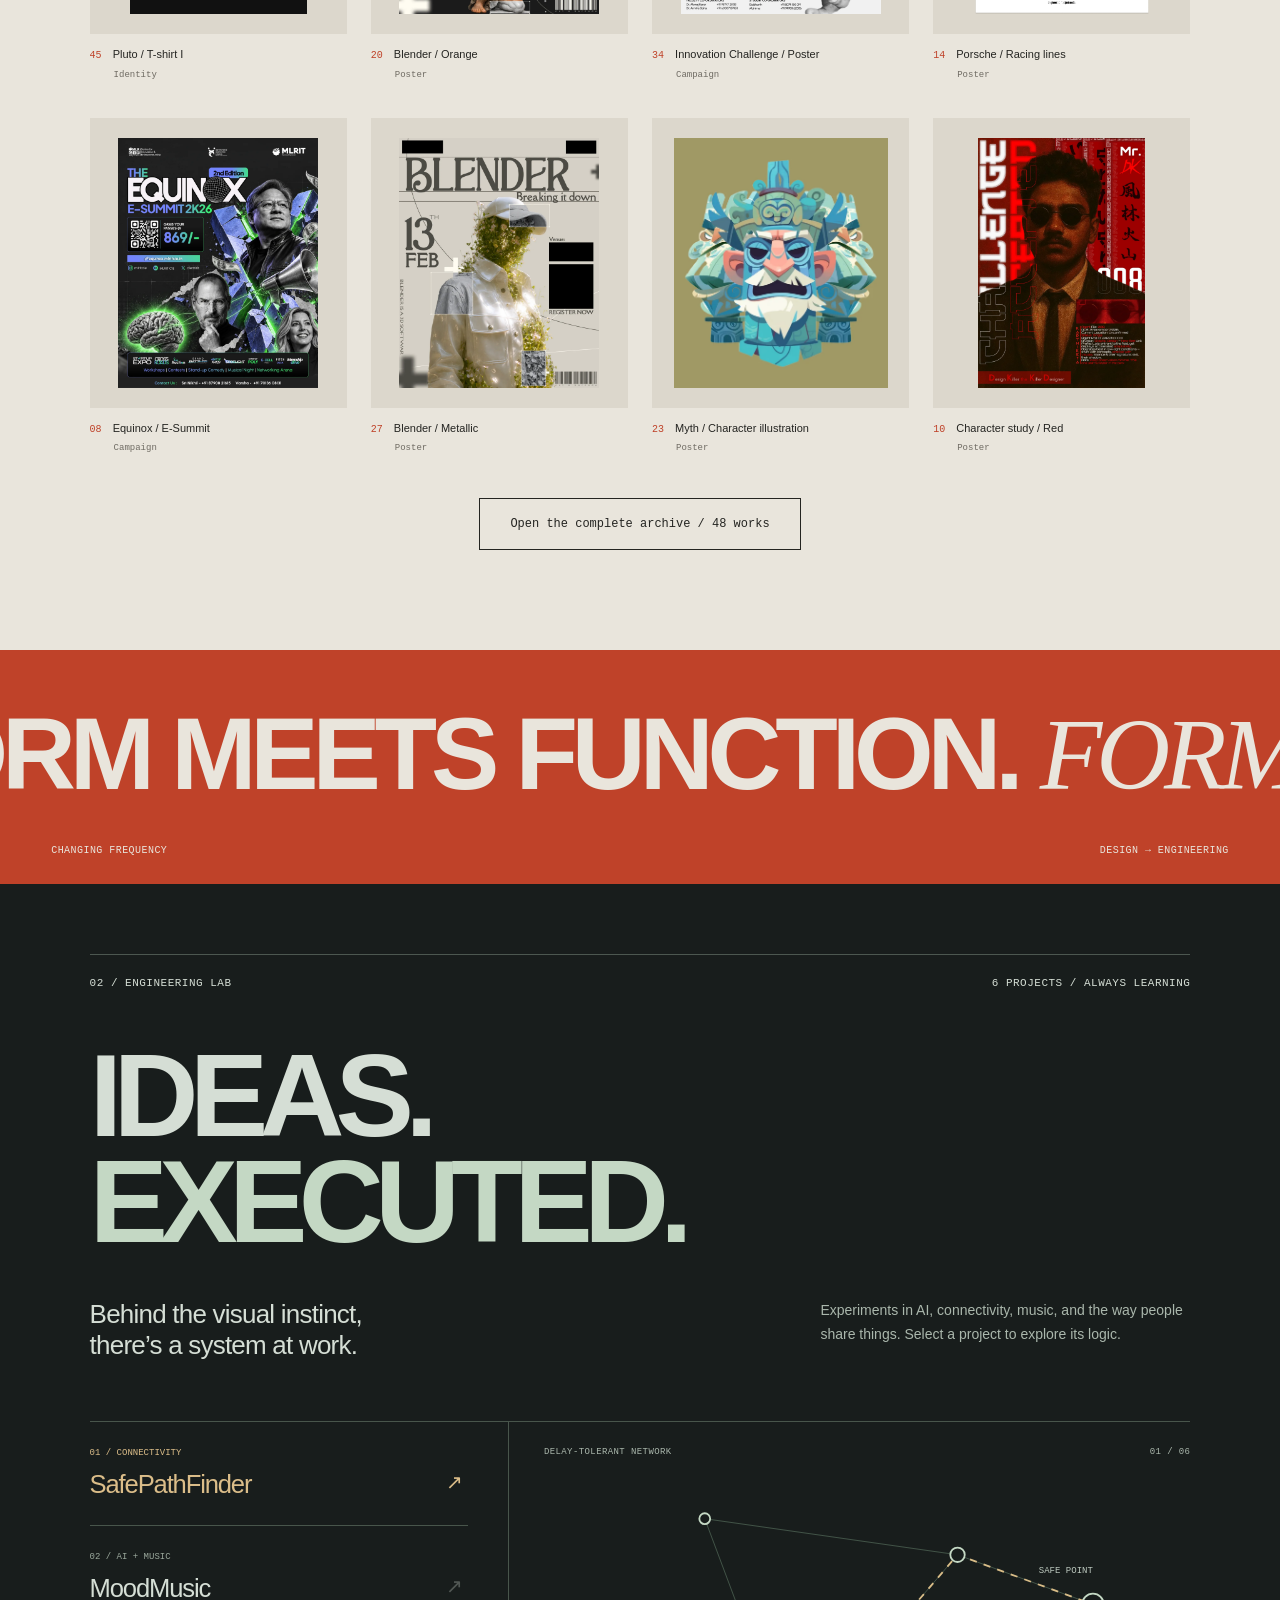
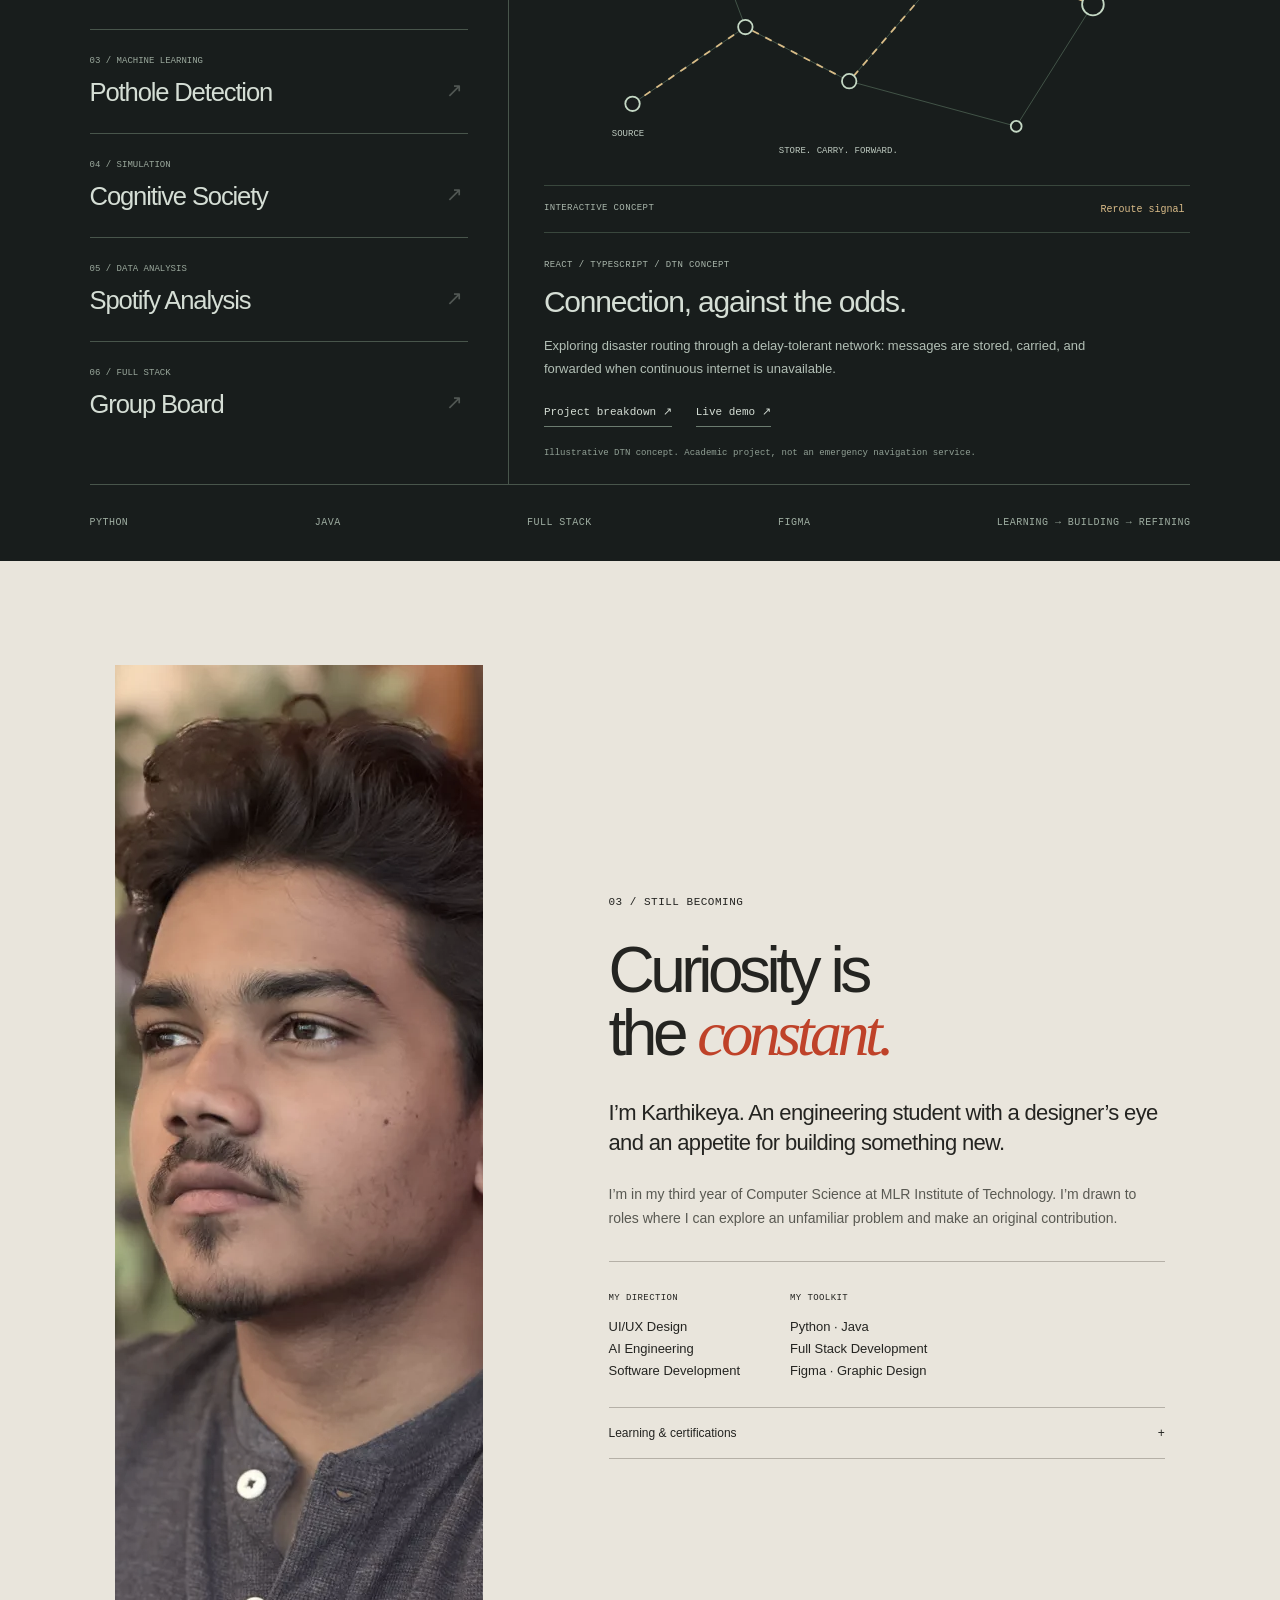
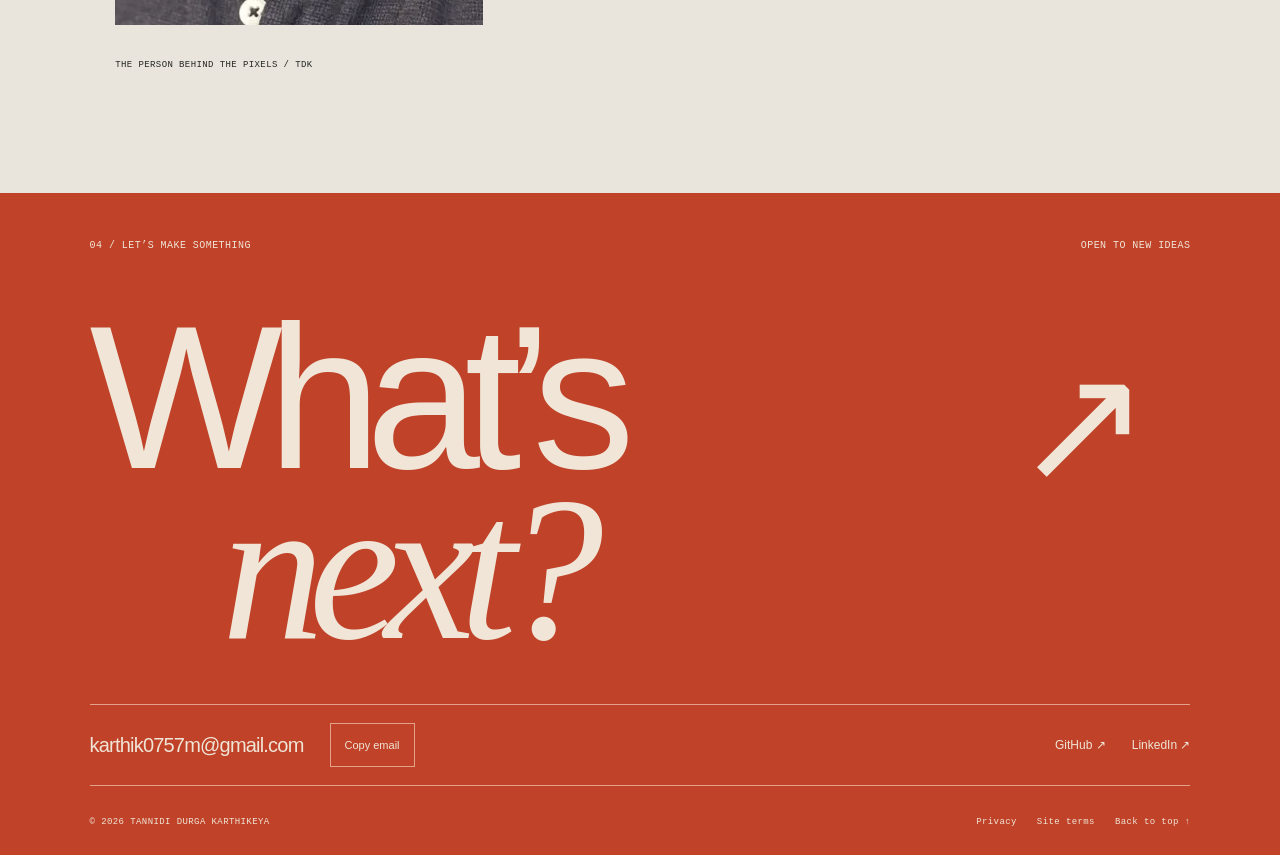
==== commit 6ac628c2: "Rebuild portfolio with 48-design spiral and interactive engineering lab Add a draggable animated art" ====
--- a/index.html
+++ b/index.html
@@ -1,6 +1,18 @@
-<!doctype html><html lang="en"><head><meta charset="utf-8"><meta name="viewport" content="width=device-width,initial-scale=1"><meta name="theme-color" content="#e8e6e0"><title>Engineering &amp; Design | Tannidi Durga Karthikeya</title><meta name="description" content="CSE student, graphic designer, UI/UX designer and full stack developer. Explore the engineering projects and visual work of Tannidi Durga Karthikeya."><meta property="og:title" content="Engineering &amp; Design | Tannidi Durga Karthikeya"><meta property="og:description" content="CSE student, graphic designer, UI/UX designer and full stack developer. Explore the engineering projects and visual work of Tannidi Durga Karthikeya."><meta property="og:type" content="website"><meta property="og:image" content="https://karthik0757m.github.io/karthikeya-portfolio/social-cover.jpg"><link rel="icon" href="favicon.svg" type="image/svg+xml"><link rel="stylesheet" href="style.css"><script defer src="app.js"></script><link rel="canonical" href="https://karthik0757m.github.io/karthikeya-portfolio/"><meta property="og:url" content="https://karthik0757m.github.io/karthikeya-portfolio/"></head><body><a class="skip" href="#main">Skip to content</a><header class="header wrap"><a class="brand" href="./" aria-label="Karthikeya home">tdk<span>.</span></a><p class="edition eyebrow">Engineering / Design / Curiosity</p><nav aria-label="Main navigation"><a href="#work">Work</a><a href="#design">Design</a><a href="#about">About</a><a href="#contact">Contact</a></nav></header>
-<main id="main"><div id="top"></div><section class="hero wrap" aria-labelledby="hero-heading"><div class="hero-layout"><div><p class="identity">TANNIDI DURGA KARTHIKEYA</p><h1 id="hero-heading">Curiosity,<br>made <em>tangible.</em></h1><p class="hero-copy">I build, explore, and design. From the logic behind a system to the way it makes you feel.</p><p class="roles">CSE Student · Graphic Designer<br>UI/UX Designer · Full Stack Developer</p><div class="actions"><a class="solid-link" href="#work">Explore my work</a><a class="text-link" href="#contact">Get in touch <span aria-hidden="true">↗</span></a></div></div><figure class="hero-photo"><img src="portrait-small.webp" alt="Portrait of Tannidi Durga Karthikeya" fetchpriority="high" width="720" height="960"><span class="photo-index" aria-hidden="true">K / 01</span><figcaption>A LITTLE LOGIC. A LOT OF CURIOSITY.</figcaption></figure></div><div class="hero-foot"><span>3RD YEAR · CSE<br>MLR INSTITUTE OF TECHNOLOGY</span><span>SELECTED WORK / 2026</span><span>ENGINEERING MIND.<br>CREATIVE INSTINCT.</span></div></section>
-<section class="intro wrap"><span class="eyebrow">A way of looking at things</span><p>I’m drawn to the space where<br>“what if?” becomes <em>something real.</em><br>Useful systems. Thoughtful interfaces.<br>Images that make you look twice.</p></section>
-<section id="work" class="wrap" aria-labelledby="work-heading"><div class="section-head"><div><span class="eyebrow">01 / Engineering</span><h2 id="work-heading">Built to explore.</h2></div><p>Experiments in connectivity, music, and machine learning.</p></div><article class="project" data-reveal><div class="project-visual"><svg class="network" viewBox="0 0 660 410" xmlns="http://www.w3.org/2000/svg" role="img" aria-labelledby="network-title"><title id="network-title">Illustration of messages travelling through a delay-tolerant network toward a safe point</title><g fill="none" stroke="#aeb8a8" stroke-width="1"><path d="M0 210L140 140 280 200 400 100 660 190M60 20L140 140 90 390M280 200L330 390M400 100L510 20M400 100L470 290 650 350M140 140L160 30M280 200L470 290"/><path d="M45 330L150 278 280 200 385 250 505 160 610 95" stroke="#254f40" stroke-width="3" stroke-dasharray="7 7"/></g><g fill="#d9ddd4" stroke="#254f40" stroke-width="2"><circle cx="45" cy="330" r="9"/><circle cx="150" cy="278" r="9"/><circle cx="280" cy="200" r="9"/><circle cx="385" cy="250" r="9"/><circle cx="505" cy="160" r="9"/><circle cx="610" cy="95" r="13"/></g><circle cx="610" cy="95" r="5" fill="#254f40"/><g font-family="Arial,sans-serif" fill="#254f40"><text x="24" y="365" font-size="12">YOU</text><text x="525" y="62" font-size="12">SAFE POINT</text><text x="35" y="65" font-size="26" letter-spacing="-1">A connection.</text><text x="35" y="97" font-size="26" letter-spacing="-1">When it matters.</text><text x="286" y="176" font-size="10">STORE · CARRY · FORWARD</text></g></svg><div class="project-caption"><span>DELAY-TOLERANT NETWORK</span><span>Concept illustration</span></div></div><div class="project-copy"><span class="project-number">01 / Disaster response / Web application</span><h3>SafePathFinder</h3><p>Exploring safer routes when ordinary connections fail.</p><div class="tags"><span>React</span><span>TypeScript</span><span>DTN concept</span></div><div class="project-links"><a href="safepathfinder.html">Explore project ↗</a><a href="https://safepathfinder.vercel.app/" target="_blank" rel="noopener noreferrer">Live demo ↗</a></div></div></article><article class="project" data-reveal><div class="project-visual mood"><img src="moodmusic.webp" alt="Mood Based Music Player project presentation with illustrated music character" loading="lazy" width="1600" height="900"></div><div class="project-copy"><span class="project-number">02 / AI / Full stack</span><h3>MoodMusic</h3><p>A soundtrack that starts with how you feel.</p><div class="tags"><span>Python / Flask</span><span>Spotify API</span><span>Gemini</span></div><div class="project-links"><a href="moodmusic.html">Explore project ↗</a><a href="https://moodmusic-bblm.onrender.com/" target="_blank" rel="noopener noreferrer">Live demo ↗</a></div></div></article><article class="project" data-reveal><div class="project-visual"><svg class="network" viewBox="0 0 660 410" xmlns="http://www.w3.org/2000/svg" role="img" aria-labelledby="sensor-title"><title id="sensor-title">Illustrative sensor signal showing a sharp acceleration change associated with a road anomaly</title><g font-family="Arial,sans-serif" fill="#3f463c"><text x="28" y="54" font-size="11" letter-spacing="2">READING THE ROAD</text><text x="28" y="103" font-size="30" letter-spacing="-1">Small signals. Real questions.</text></g><g stroke="#b4b9ac" stroke-width="1"><path d="M30 290H630M30 210H630M30 130V320M230 130V320M430 130V320M630 130V320"/></g><path d="M30 252L56 249 74 256 95 247 111 251 135 247 155 255 174 248 190 252 207 247 220 251 236 246 250 253 270 248 285 249 297 244 308 275 319 148 331 296 345 222 360 258 380 247 400 252 425 248 445 251 470 246 492 253 516 248 540 253 560 247 585 251 610 248 630 252" stroke="#652b38" stroke-width="3" fill="none"/><g fill="#652b38" font-family="Arial,sans-serif"><circle cx="319" cy="148" r="5"/><text x="348" y="153" font-size="11">ANOMALY</text></g><g fill="#62655e" font-family="Arial,sans-serif" font-size="10"><text x="30" y="350">ACCELERATION</text><text x="539" y="350">TIME →</text></g></svg><div class="project-caption"><span>SENSOR-BASED MACHINE LEARNING</span><span>Concept illustration</span></div></div><div class="project-copy"><span class="project-number">03 / Machine learning / Signal processing</span><h3>Pothole Detection</h3><p>Finding road anomalies in the data beneath a journey.</p><div class="tags"><span>Python</span><span>Signal processing</span><span>Scikit-learn</span></div><div class="project-links"><a href="pothole-detection.html">Explore project ↗</a><a href="https://github.com/karthik0757m/pothole_detection" target="_blank" rel="noopener noreferrer">Source code ↗</a></div></div></article><div class="archive"><p class="archive-label">Further explorations</p><article class="archive-row"><span>04</span><h3><a href="synthetic-cognitive-society.html">Synthetic Cognitive Society</a></h3><p>AI / Simulation</p><a href="synthetic-cognitive-society.html" aria-label="Explore Synthetic Cognitive Society">View ↗</a></article><article class="archive-row"><span>05</span><h3><a href="spotify-analysis.html">Spotify Analysis</a></h3><p>Data analysis / Music</p><a href="spotify-analysis.html" aria-label="Explore Spotify Analysis">View ↗</a></article><article class="archive-row"><span>06</span><h3><a href="group-board.html">Group Board</a></h3><p>Full stack / Shared memories</p><a href="group-board.html" aria-label="Explore Group Board">View ↗</a></article></div></section><section class="design" id="design" aria-labelledby="design-heading"><div class="wrap"><div class="design-intro"><p class="eyebrow">02 / Visual practice</p><p>A different medium.<br>The same curious mind.</p></div><h2 class="design-title" id="design-heading">By <em>design.</em></h2><div class="design-sub"><h3>Some ideas<br>need to be <em>seen.</em></h3><p>Posters, identities, and visual experiments. A selection of my graphic work, exploring composition, type, and the character of an idea.</p></div><div class="gallery-toolbar"><div class="gallery-filters" role="group" aria-label="Filter designs"><button type="button" data-filter="all" aria-pressed="true">All work</button><button type="button" data-filter="poster" aria-pressed="false">Posters</button><button type="button" data-filter="identity" aria-pressed="false">Identity</button><button type="button" data-filter="editorial" aria-pressed="false">Editorial</button></div><span data-filter-count aria-live="polite">08 pieces</span></div><div class="gallery"><figure class="art" data-category="identity" data-reveal><button type="button" data-art="pluto.webp" data-title="Pluto · Apparel graphic" aria-label="View Pluto at full size"><img src="pluto.webp" alt="Orange Pluto typography with a smiling illustrated planet" loading="lazy" decoding="async" width="1274" height="1800"></button><figcaption>Pluto<span>Apparel graphic / View +</span></figcaption></figure><figure class="art" data-category="poster" data-reveal><button type="button" data-art="blender.webp" data-title="Blender: break it down · Workshop poster" aria-label="View Blender: break it down at full size"><img src="blender.webp" alt="Blender workshop poster with editorial type and a sculptural orange logo" loading="lazy" decoding="async" width="1440" height="1800"></button><figcaption>Blender: break it down<span>Workshop poster / View +</span></figcaption></figure><figure class="art" data-category="identity" data-reveal><button type="button" data-art="innovation.webp" data-title="Innovation Challenge · Event identity" aria-label="View Innovation Challenge at full size"><img src="innovation.webp" alt="Innovation Challenge poster with bold black type and blue sculptural forms" loading="lazy" decoding="async" width="1440" height="1800"></button><figcaption>Innovation Challenge<span>Event identity / View +</span></figcaption></figure><figure class="art" data-category="poster" data-reveal><button type="button" data-art="porsche.webp" data-title="Porsche · Automotive poster" aria-label="View Porsche at full size"><img src="porsche.webp" alt="Minimal Porsche poster with racing stripes and a side-profile car" loading="lazy" decoding="async" width="1256" height="1800"></button><figcaption>Porsche<span>Automotive poster / View +</span></figcaption></figure></div><details class="gallery-more"><summary>More from the studio <span>04 additional pieces</span></summary><div class="gallery"><figure class="art" data-category="poster" data-reveal><button type="button" data-art="equinox.webp" data-title="Equinox · Summit campaign" aria-label="View Equinox at full size"><img src="equinox.webp" alt="Equinox E-Summit poster featuring speakers and green graphic forms" loading="lazy" decoding="async" width="1440" height="1800"></button><figcaption>Equinox<span>Summit campaign / View +</span></figcaption></figure><figure class="art" data-category="poster" data-reveal><button type="button" data-art="devfest.webp" data-title="DevFest Hyderabad · Social campaign" aria-label="View DevFest Hyderabad at full size"><img src="devfest.webp" alt="Colourful DevFest Hyderabad calendar announcement" loading="lazy" decoding="async" width="1440" height="1800"></button><figcaption>DevFest Hyderabad<span>Social campaign / View +</span></figcaption></figure><figure class="art" data-category="editorial" data-reveal><button type="button" data-art="editorial.webp" data-title="Character study · Editorial poster" aria-label="View Character study at full size"><img src="editorial.webp" alt="Red and black cinematic character poster" loading="lazy" decoding="async" width="1200" height="1800"></button><figcaption>Character study<span>Editorial poster / View +</span></figcaption></figure><figure class="art" data-category="editorial" data-reveal><button type="button" data-art="detangle.webp" data-title="Detangle · Editorial layout" aria-label="View Detangle at full size"><img src="detangle.webp" alt="Multi-panel editorial brochure in blue and cream" loading="lazy" decoding="async" width="1263" height="893"></button><figcaption>Detangle<span>Editorial layout / View +</span></figcaption></figure></div></details><p class="design-close">There’s always another way to see it.</p></div></section>
-<section class="about wrap" id="about" aria-labelledby="about-heading"><div class="about-side"><span class="eyebrow">03 / Behind the work</span><h2 id="about-heading">Always<br>in the making.</h2><img src="portrait-small.webp" alt="Karthikeya" loading="lazy" width="720" height="960"></div><div class="about-main"><p>I’m Karthikeya, a third-year CSE student at MLR Institute of Technology, with a growing practice across development and design.</p><p class="about-small">I’m most at home in a role that lets me work on something new. I enjoy exploring an unfamiliar problem, shaping an idea, and learning what it takes to bring it to life.</p><p class="about-small">My interests sit across UI/UX design, AI engineering, and software development. I want to build things that are considered in both how they work and how people experience them.</p><div class="skill-lines"><div class="skill-line"><span>DEVELOPMENT</span><p>Python · Java · Full Stack Development</p></div><div class="skill-line"><span>DESIGN</span><p>Figma · Graphic Design · UI/UX Design</p></div><div class="skill-line"><span>EXPLORING</span><p>AI Engineering · Human-centred Interfaces</p></div></div><div class="learning"><details><summary>Learning & certifications</summary><ul><li>Cloud Computing · NPTEL</li><li>Product Management Fundamentals · The Product Folks</li><li>Python and Java certifications</li></ul></details></div></div></section></main>
-<dialog class="lightbox" aria-label="Design gallery"><div class="lightbox-top"><span data-art-title></span><button type="button" data-close>Close ×</button></div><img src="pluto.webp" alt="Selected design" width="1274" height="1800"><div class="lightbox-bottom"><button type="button" data-prev aria-label="Previous design">Previous</button><span data-art-count aria-live="polite"></span><button type="button" data-next aria-label="Next design">Next</button></div></dialog><footer class="contact" id="contact"><div class="wrap"><div class="contact-top"><p class="eyebrow">04 / Start a conversation</p><p class="eyebrow">A new idea is a good beginning.</p></div><h2>Have something<br><em>new in mind?</em></h2><div class="contact-actions"><a href="mailto:karthik0757m@gmail.com">karthik0757m@gmail.com</a><button class="copy-email" type="button" aria-live="polite">Copy email</button></div><div class="socials"><a href="https://github.com/karthik0757m" target="_blank" rel="noopener noreferrer">GitHub ↗</a><a href="https://www.linkedin.com/in/karthik-undefined-1a972a314" target="_blank" rel="noopener noreferrer">LinkedIn ↗</a></div><div class="footer"><span>© 2026 Tannidi Durga Karthikeya</span><div><a href="privacy.html">Privacy</a><a href="terms.html">Site terms</a><a href="#top">Back to top ↑</a></div><span>Made with intent.</span></div></div></footer></body></html>+<!doctype html>
+<html lang="en"><head><meta charset="utf-8"><meta name="viewport" content="width=device-width,initial-scale=1"><meta name="theme-color" content="#e9e5dc"><title>Karthikeya / A mind in motion</title><meta name="description" content="48 graphic design explorations. Six engineering projects. The creative and technical worlds of Tannidi Durga Karthikeya, CSE student at MLR Institute of Technology."><link rel="canonical" href="https://karthik0757m.github.io/karthikeya-portfolio/"><meta property="og:title" content="Karthikeya / Design × Engineering"><meta property="og:description" content="A mind in motion. Explore my design universe and engineering experiments."><meta property="og:image" content="https://karthik0757m.github.io/karthikeya-portfolio/social-cover.jpg"><link rel="icon" href="favicon.svg"><link rel="stylesheet" href="experience.css"><script defer src="designs.js"></script><script defer src="experience.js"></script></head>
+<body><a class="skip" href="#main">Skip to content</a>
+<div class="loader" id="loader" hidden aria-label="Opening the portfolio"><div class="loader-top mono"><span>TDK / DESIGN × ENGINEERING</span><button id="skip-intro" type="button">Skip intro</button></div><div class="loader-word" aria-hidden="true"><span>THINK.</span><span>MAKE.</span><span>MOVE.</span></div><div class="loader-bottom mono"><span>Opening the studio</span><span id="load-count">01 / 03</span></div><div class="load-line"></div></div>
+<header class="site-header"><a class="wordmark" href="#top" aria-label="Karthikeya home">K<span>*</span></a><span class="header-title mono">KARTHIKEYA<br>DESIGN × ENGINEERING</span><nav aria-label="Main navigation"><a href="#design">Design</a><a href="#work">Engineering</a><a href="#about">About</a><a href="#contact">Contact</a></nav><button id="motion-toggle" class="mono" type="button" aria-pressed="true">Motion on</button></header><div class="reading-progress" aria-hidden="true"></div>
+<main id="main"><section id="top" class="hero"><div class="hero-top mono"><span>INDEPENDENT MIND. MANY MEDIUMS.</span><span>PORTFOLIO / 2026</span></div><div class="hero-copy"><p class="eyebrow">TANNIDI DURGA KARTHIKEYA</p><h1>A mind<br>in <em>motion.</em></h1><p class="intro">I turn curiosity into things<br>you can see, feel, and use.</p><a class="under-link" href="#work">Explore the engineering side <span>↗</span></a></div>
+<div id="design" class="spiral" role="region" aria-label="Rotating design collection. Drag horizontally to explore, or use previous and next controls."><div class="orbit-guide" aria-hidden="true"></div><div class="spiral-cards" id="spiral-cards"></div><div class="orbit-label mono" aria-hidden="true">48 IDEAS<br>ONE CURIOUS MIND</div></div>
+<div class="hero-bottom"><p class="mono">CSE STUDENT / GRAPHIC DESIGNER<br>UI/UX DESIGNER / FULL STACK DEVELOPER</p><div class="spiral-controls"><button type="button" id="previous-art" aria-label="Rotate to previous design">←</button><button type="button" id="next-art" aria-label="Rotate to next design">→</button><button type="button" id="pause-orbit" aria-pressed="false">Pause spiral</button><a href="#design-archive" id="archive-link">All 48 designs <span>↗</span></a></div></div><p class="drag-hint mono">DRAG TO ROTATE · SELECT TO EXPLORE</p></section>
+<section class="design-archive" id="design-archive" aria-labelledby="archive-heading"><div class="archive-head"><div><p class="eyebrow">01 / THE DESIGN STUDIO</p><h2 id="archive-heading">An appetite<br>for <em>the unexpected.</em></h2></div><p>Posters, identities, editorial experiments, and digital concepts. Every piece from my studio, collected in one place.</p></div><div class="archive-toolbar"><div class="filters" role="group" aria-label="Filter artwork"><button data-filter="All" aria-pressed="true">All</button><button data-filter="Poster" aria-pressed="false">Posters</button><button data-filter="Campaign" aria-pressed="false">Campaigns</button><button data-filter="Identity" aria-pressed="false">Identity</button><button data-filter="Editorial" aria-pressed="false">Editorial</button><button data-filter="Digital" aria-pressed="false">Digital</button><button data-filter="Experiment" aria-pressed="false">Experiments</button></div><span id="archive-count" class="mono" aria-live="polite">48 works</span></div><div class="archive-grid"><a class="archive-art" href="design-01.webp" data-design="0" data-category="Campaign"><div><img src="design-01.webp" alt="Innovation Challenge / Banner" width="1600" height="800" loading="lazy" decoding="async"></div><span><b>01</b> Innovation Challenge / Banner</span><small>Campaign</small></a><a class="archive-art" href="design-02.webp" data-design="1" data-category="Identity"><div><img src="design-02.webp" alt="Pluto / Wordmark" width="1457" height="552" loading="lazy" decoding="async"></div><span><b>02</b> Pluto / Wordmark</span><small>Identity</small></a><a class="archive-art" href="design-03.webp" data-design="2" data-category="Editorial"><div><img src="design-03.webp" alt="Kalki / Editorial collage" width="1600" height="1067" loading="lazy" decoding="async"></div><span><b>03</b> Kalki / Editorial collage</span><small>Editorial</small></a><a class="archive-art" href="design-04.webp" data-design="3" data-category="Identity"><div><img src="design-04.webp" alt="Pluto / Hoodie" width="1132" height="1600" loading="lazy" decoding="async"></div><span><b>04</b> Pluto / Hoodie</span><small>Identity</small></a><a class="archive-art" href="design-05.webp" data-design="4" data-category="Editorial"><div><img src="design-05.webp" alt="Hostel &amp; Mess / Proposal" width="1131" height="1600" loading="lazy" decoding="async"></div><span><b>05</b> Hostel &amp; Mess / Proposal</span><small>Editorial</small></a><a class="archive-art" href="design-06.webp" data-design="5" data-category="Editorial"><div><img src="design-06.webp" alt="Netflix / Company study" width="1600" height="900" loading="lazy" decoding="async"></div><span><b>06</b> Netflix / Company study</span><small>Editorial</small></a><a class="archive-art" href="design-07.webp" data-design="6" data-category="Experiment"><div><img src="design-07.webp" alt="Drop / Visual experiment" width="400" height="1600" loading="lazy" decoding="async"></div><span><b>07</b> Drop / Visual experiment</span><small>Experiment</small></a><a class="archive-art" href="design-08.webp" data-design="7" data-category="Campaign"><div><img src="design-08.webp" alt="Equinox / E-Summit" width="1280" height="1600" loading="lazy" decoding="async"></div><span><b>08</b> Equinox / E-Summit</span><small>Campaign</small></a><a class="archive-art" href="design-09.webp" data-design="8" data-category="Editorial"><div><img src="design-09.webp" alt="The Evermore / Cover" width="1131" height="1600" loading="lazy" decoding="async"></div><span><b>09</b> The Evermore / Cover</span><small>Editorial</small></a><a class="archive-art" href="design-10.webp" data-design="9" data-category="Poster"><div><img src="design-10.webp" alt="Character study / Red" width="1067" height="1600" loading="lazy" decoding="async"></div><span><b>10</b> Character study / Red</span><small>Poster</small></a><a class="archive-art" href="design-11.webp" data-design="10" data-category="Poster"><div><img src="design-11.webp" alt="A quiet thought" width="1114" height="1600" loading="lazy" decoding="async"></div><span><b>11</b> A quiet thought</span><small>Poster</small></a><a class="archive-art" href="design-12.webp" data-design="11" data-category="Poster"><div><img src="design-12.webp" alt="The Grinch / Character study" width="1114" height="1600" loading="lazy" decoding="async"></div><span><b>12</b> The Grinch / Character study</span><small>Poster</small></a><a class="archive-art" href="design-13.webp" data-design="12" data-category="Poster"><div><img src="design-13.webp" alt="Eternal War / Cinema" width="1114" height="1600" loading="lazy" decoding="async"></div><span><b>13</b> Eternal War / Cinema</span><small>Poster</small></a><a class="archive-art" href="design-14.webp" data-design="13" data-category="Poster"><div><img src="design-14.webp" alt="Porsche / Racing lines" width="1117" height="1600" loading="lazy" decoding="async"></div><span><b>14</b> Porsche / Racing lines</span><small>Poster</small></a><a class="archive-art" href="design-15.webp" data-design="14" data-category="Identity"><div><img src="design-15.webp" alt="Festival / Symbol study" width="1600" height="542" loading="lazy" decoding="async"></div><span><b>15</b> Festival / Symbol study</span><small>Identity</small></a><a class="archive-art" href="design-16.webp" data-design="15" data-category="Editorial"><div><img src="design-16.webp" alt="CIE / Layout study" width="1600" height="51" loading="lazy" decoding="async"></div><span><b>16</b> CIE / Layout study</span><small>Editorial</small></a><a class="archive-art" href="design-17.webp" data-design="16" data-category="Editorial"><div><img src="design-17.webp" alt="CIE Studio / Brochure" width="905" height="1275" loading="lazy" decoding="async"></div><span><b>17</b> CIE Studio / Brochure</span><small>Editorial</small></a><a class="archive-art" href="design-18.webp" data-design="17" data-category="Identity"><div><img src="design-18.webp" alt="Member / Identity card" width="1004" height="1571" loading="lazy" decoding="async"></div><span><b>18</b> Member / Identity card</span><small>Identity</small></a><a class="archive-art" href="design-19.webp" data-design="18" data-category="Digital"><div><img src="design-19.webp" alt="Group Board / Gallery concept" width="1023" height="732" loading="lazy" decoding="async"></div><span><b>19</b> Group Board / Gallery concept</span><small>Digital</small></a><a class="archive-art" href="design-20.webp" data-design="19" data-category="Poster"><div><img src="design-20.webp" alt="Blender / Orange" width="1280" height="1600" loading="lazy" decoding="async"></div><span><b>20</b> Blender / Orange</span><small>Poster</small></a><a class="archive-art" href="design-21.webp" data-design="20" data-category="Campaign"><div><img src="design-21.webp" alt="DevFest / Save the date" width="1280" height="1600" loading="lazy" decoding="async"></div><span><b>21</b> DevFest / Save the date</span><small>Campaign</small></a><a class="archive-art" href="design-22.webp" data-design="21" data-category="Poster"><div><img src="design-22.webp" alt="Win / Claim your throne" width="1280" height="1600" loading="lazy" decoding="async"></div><span><b>22</b> Win / Claim your throne</span><small>Poster</small></a><a class="archive-art" href="design-23.webp" data-design="22" data-category="Poster"><div><img src="design-23.webp" alt="Myth / Character illustration" width="897" height="1047" loading="lazy" decoding="async"></div><span><b>23</b> Myth / Character illustration</span><small>Poster</small></a><a class="archive-art" href="design-24.webp" data-design="23" data-category="Poster"><div><img src="design-24.webp" alt="Maha Shivratri / Monochrome" width="1280" height="1600" loading="lazy" decoding="async"></div><span><b>24</b> Maha Shivratri / Monochrome</span><small>Poster</small></a><a class="archive-art" href="design-25.webp" data-design="24" data-category="Poster"><div><img src="design-25.webp" alt="Blender / Green" width="1280" height="1600" loading="lazy" decoding="async"></div><span><b>25</b> Blender / Green</span><small>Poster</small></a><a class="archive-art" href="design-26.webp" data-design="25" data-category="Poster"><div><img src="design-26.webp" alt="Blender / Organic" width="1280" height="1600" loading="lazy" decoding="async"></div><span><b>26</b> Blender / Organic</span><small>Poster</small></a><a class="archive-art" href="design-27.webp" data-design="26" data-category="Poster"><div><img src="design-27.webp" alt="Blender / Metallic" width="1280" height="1600" loading="lazy" decoding="async"></div><span><b>27</b> Blender / Metallic</span><small>Poster</small></a><a class="archive-art" href="design-28.webp" data-design="27" data-category="Campaign"><div><img src="design-28.webp" alt="DevFest / Calendar" width="1280" height="1600" loading="lazy" decoding="async"></div><span><b>28</b> DevFest / Calendar</span><small>Campaign</small></a><a class="archive-art" href="design-29.webp" data-design="28" data-category="Poster"><div><img src="design-29.webp" alt="Kanuma / Celebration" width="900" height="1600" loading="lazy" decoding="async"></div><span><b>29</b> Kanuma / Celebration</span><small>Poster</small></a><a class="archive-art" href="design-30.webp" data-design="29" data-category="Identity"><div><img src="design-30.webp" alt="Making Ideas Happen / Light" width="1600" height="400" loading="lazy" decoding="async"></div><span><b>30</b> Making Ideas Happen / Light</span><small>Identity</small></a><a class="archive-art" href="design-31.webp" data-design="30" data-category="Identity"><div><img src="design-31.webp" alt="Making Ideas Happen / Teal" width="1600" height="400" loading="lazy" decoding="async"></div><span><b>31</b> Making Ideas Happen / Teal</span><small>Identity</small></a><a class="archive-art" href="design-32.webp" data-design="31" data-category="Identity"><div><img src="design-32.webp" alt="Making Ideas Happen / Dark" width="1600" height="400" loading="lazy" decoding="async"></div><span><b>32</b> Making Ideas Happen / Dark</span><small>Identity</small></a><a class="archive-art" href="design-33.webp" data-design="32" data-category="Poster"><div><img src="design-33.webp" alt="Maha Shivratri / Night" width="900" height="1600" loading="lazy" decoding="async"></div><span><b>33</b> Maha Shivratri / Night</span><small>Poster</small></a><a class="archive-art" href="design-34.webp" data-design="33" data-category="Campaign"><div><img src="design-34.webp" alt="Innovation Challenge / Poster" width="1280" height="1600" loading="lazy" decoding="async"></div><span><b>34</b> Innovation Challenge / Poster</span><small>Campaign</small></a><a class="archive-art" href="design-35.webp" data-design="34" data-category="Poster"><div><img src="design-35.webp" alt="uTrash / Product study" width="1280" height="1600" loading="lazy" decoding="async"></div><span><b>35</b> uTrash / Product study</span><small>Poster</small></a><a class="archive-art" href="design-36.webp" data-design="35" data-category="Campaign"><div><img src="design-36.webp" alt="DevFest / Main announcement" width="1280" height="1600" loading="lazy" decoding="async"></div><span><b>36</b> DevFest / Main announcement</span><small>Campaign</small></a><a class="archive-art" href="design-37.webp" data-design="36" data-category="Campaign"><div><img src="design-37.webp" alt="Zignasa / Event poster" width="1115" height="1600" loading="lazy" decoding="async"></div><span><b>37</b> Zignasa / Event poster</span><small>Campaign</small></a><a class="archive-art" href="design-38.webp" data-design="37" data-category="Identity"><div><img src="design-38.webp" alt="Codeverse / Ticket" width="1600" height="518" loading="lazy" decoding="async"></div><span><b>38</b> Codeverse / Ticket</span><small>Identity</small></a><a class="archive-art" href="design-39.webp" data-design="38" data-category="Campaign"><div><img src="design-39.webp" alt="Cloud Community Days" width="1600" height="900" loading="lazy" decoding="async"></div><span><b>39</b> Cloud Community Days</span><small>Campaign</small></a><a class="archive-art" href="design-40.webp" data-design="39" data-category="Digital"><div><img src="design-40.webp" alt="MoodMusic / Presentation" width="1600" height="900" loading="lazy" decoding="async"></div><span><b>40</b> MoodMusic / Presentation</span><small>Digital</small></a><a class="archive-art" href="design-41.webp" data-design="40" data-category="Poster"><div><img src="design-41.webp" alt="Smart Cart / Concept" width="1131" height="1600" loading="lazy" decoding="async"></div><span><b>41</b> Smart Cart / Concept</span><small>Poster</small></a><a class="archive-art" href="design-42.webp" data-design="41" data-category="Campaign"><div><img src="design-42.webp" alt="DevFest / Ticket launch" width="1280" height="1600" loading="lazy" decoding="async"></div><span><b>42</b> DevFest / Ticket launch</span><small>Campaign</small></a><a class="archive-art" href="design-43.webp" data-design="42" data-category="Editorial"><div><img src="design-43.webp" alt="Detangle / Brochure front" width="1263" height="893" loading="lazy" decoding="async"></div><span><b>43</b> Detangle / Brochure front</span><small>Editorial</small></a><a class="archive-art" href="design-44.webp" data-design="43" data-category="Editorial"><div><img src="design-44.webp" alt="Detangle / Brochure reverse" width="1263" height="893" loading="lazy" decoding="async"></div><span><b>44</b> Detangle / Brochure reverse</span><small>Editorial</small></a><a class="archive-art" href="design-45.webp" data-design="44" data-category="Identity"><div><img src="design-45.webp" alt="Pluto / T-shirt I" width="1132" height="1600" loading="lazy" decoding="async"></div><span><b>45</b> Pluto / T-shirt I</span><small>Identity</small></a><a class="archive-art" href="design-46.webp" data-design="45" data-category="Identity"><div><img src="design-46.webp" alt="Pluto / T-shirt II" width="1132" height="1600" loading="lazy" decoding="async"></div><span><b>46</b> Pluto / T-shirt II</span><small>Identity</small></a><a class="archive-art" href="design-47.webp" data-design="46" data-category="Campaign"><div><img src="design-47.webp" alt="Workshop Carnival" width="1200" height="1600" loading="lazy" decoding="async"></div><span><b>47</b> Workshop Carnival</span><small>Campaign</small></a><a class="archive-art" href="design-48.webp" data-design="47" data-category="Poster"><div><img src="design-48.webp" alt="Focus Reset / Workshop" width="1200" height="1600" loading="lazy" decoding="async"></div><span><b>48</b> Focus Reset / Workshop</span><small>Poster</small></a></div><button class="archive-expand" id="archive-expand" hidden>Open the complete archive / 48 works</button></section>
+<div class="chapter-cut" aria-hidden="true"><div class="cut-track">FORM MEETS FUNCTION. <span>FORM MEETS FUNCTION.</span> FORM MEETS FUNCTION.</div><div class="cut-note mono"><span>CHANGING FREQUENCY</span><span>DESIGN → ENGINEERING</span></div></div>
+<section class="engineering" id="work" aria-labelledby="engineering-heading"><div class="tech-heading"><p class="mono">02 / ENGINEERING LAB</p><span class="mono">6 PROJECTS / ALWAYS LEARNING</span></div><h2 id="engineering-heading" class="glitch" data-text="IDEAS. EXECUTED.">IDEAS.<br><span>EXECUTED.</span></h2><div class="engineering-intro"><p>Behind the visual instinct,<br>there’s a system at work.</p><p>Experiments in AI, connectivity, music, and the way people share things. Select a project to explore its logic.</p></div>
+<div class="lab"><div class="project-selector" role="group" aria-label="Choose an engineering project"><button data-project="0" aria-pressed="true"><small>01 / CONNECTIVITY</small><span>SafePathFinder</span><b>↗</b></button><button data-project="1" aria-pressed="false"><small>02 / AI + MUSIC</small><span>MoodMusic</span><b>↗</b></button><button data-project="2" aria-pressed="false"><small>03 / MACHINE LEARNING</small><span>Pothole Detection</span><b>↗</b></button><button data-project="3" aria-pressed="false"><small>04 / SIMULATION</small><span>Cognitive Society</span><b>↗</b></button><button data-project="4" aria-pressed="false"><small>05 / DATA ANALYSIS</small><span>Spotify Analysis</span><b>↗</b></button><button data-project="5" aria-pressed="false"><small>06 / FULL STACK</small><span>Group Board</span><b>↗</b></button></div>
+<div class="project-display" id="project-display"><div class="display-meta mono"><span id="display-type">DELAY-TOLERANT NETWORK</span><span id="display-number">01 / 06</span></div><div class="demo-visual" id="demo-visual"><svg viewBox="0 0 640 360" role="img" aria-label="Illustrative relay network"><g class="network-paths"><path d="M60 270L185 185 300 245 420 105 570 160M185 185L140 65 420 105M300 245L485 295 570 160"/></g><path class="signal-route" d="M60 270L185 185 300 245 420 105 570 160"/><g class="network-nodes"><circle cx="60" cy="270" r="8"/><circle cx="185" cy="185" r="8"/><circle cx="300" cy="245" r="8"/><circle cx="420" cy="105" r="8"/><circle cx="570" cy="160" r="12"/><circle cx="140" cy="65" r="6"/><circle cx="485" cy="295" r="6"/></g><g class="diagram-labels"><text x="37" y="306">SOURCE</text><text x="510" y="125">SAFE POINT</text><text x="222" y="325">STORE. CARRY. FORWARD.</text></g></svg></div><div class="demo-tools" id="demo-tools"><span class="mono">INTERACTIVE CONCEPT</span><button type="button" id="demo-action">Reroute signal</button></div><div class="project-details" aria-live="polite"><p class="mono" id="project-stack">REACT / TYPESCRIPT / DTN CONCEPT</p><h3 id="project-title">Connection, against the odds.</h3><p id="project-description">Exploring disaster routing through a delay-tolerant network: messages are stored, carried, and forwarded when continuous internet is unavailable.</p><div class="project-ctas"><a id="project-case" href="safepathfinder.html">Project breakdown ↗</a><a id="project-external" href="https://safepathfinder.vercel.app/" target="_blank" rel="noopener noreferrer">Live demo ↗</a></div><p class="demo-note" id="demo-note">Illustrative DTN concept. Academic project, not an emergency navigation service.</p></div></div></div>
+<div class="tech-footer mono"><span>PYTHON</span><span>JAVA</span><span>FULL STACK</span><span>FIGMA</span><span>LEARNING → BUILDING → REFINING</span></div></section>
+<section class="about" id="about"><div class="about-portrait"><img src="portrait-small.webp" alt="Tannidi Durga Karthikeya" width="720" height="960" loading="lazy"><span class="mono">THE PERSON BEHIND THE PIXELS / TDK</span></div><div class="about-copy"><p class="eyebrow">03 / STILL BECOMING</p><h2>Curiosity is<br>the <em>constant.</em></h2><p class="about-lead">I’m Karthikeya. An engineering student with a designer’s eye and an appetite for building something new.</p><p>I’m in my third year of Computer Science at MLR Institute of Technology. I’m drawn to roles where I can explore an unfamiliar problem and make an original contribution.</p><div class="about-facts"><div><span class="mono">MY DIRECTION</span><p>UI/UX Design<br>AI Engineering<br>Software Development</p></div><div><span class="mono">MY TOOLKIT</span><p>Python · Java<br>Full Stack Development<br>Figma · Graphic Design</p></div></div><details><summary>Learning & certifications <span>+</span></summary><p>Cloud Computing / NPTEL<br>Product Management Fundamentals / The Product Folks<br>Python and Java certifications</p></details></div></section>
+<footer id="contact"><div class="contact-meta mono"><span>04 / LET’S MAKE SOMETHING</span><span>OPEN TO NEW IDEAS</span></div><a class="contact-title" href="mailto:karthik0757m@gmail.com">What’s<br><em>next?</em><span aria-hidden="true">↗</span></a><div class="contact-row"><a href="mailto:karthik0757m@gmail.com">karthik0757m@gmail.com</a><button id="copy-email" aria-live="polite">Copy email</button><a href="https://github.com/karthik0757m" target="_blank" rel="noopener noreferrer">GitHub ↗</a><a href="https://www.linkedin.com/in/karthik-undefined-1a972a314" target="_blank" rel="noopener noreferrer">LinkedIn ↗</a></div><div class="footer-bottom mono"><span>© 2026 TANNIDI DURGA KARTHIKEYA</span><div><a href="privacy.html">Privacy</a><a href="terms.html">Site terms</a><a href="#top">Back to top ↑</a></div></div></footer></main>
+<dialog id="art-viewer" aria-label="Artwork viewer"><div class="viewer-top"><div><span class="mono" id="viewer-category"></span><h2 id="viewer-title"></h2></div><button type="button" id="close-viewer" autofocus>Close ×</button></div><div class="viewer-image"><img id="viewer-image" alt=""></div><div class="viewer-bottom"><button type="button" id="viewer-prev">← Previous</button><span id="viewer-count" class="mono" aria-live="polite"></span><button type="button" id="viewer-next">Next →</button></div></dialog>
+</body></html>
--- a/experience.css
+++ b/experience.css
@@ -0,0 +1,6 @@
+@charset "UTF-8";
+:root{--paper:#e9e5dc;--ink:#242421;--orange:#bf4229;--line:#b5b0a7;--mint:#c4d8c4;--dark:#181d1c;--mono:Consolas,'Courier New',monospace;--serif:Georgia,'Times New Roman',serif}*{box-sizing:border-box}html{scroll-behavior:smooth;scroll-padding-top:84px}body{margin:0;background:var(--paper);color:var(--ink);font-family:Arial,Helvetica,sans-serif;overflow-x:hidden}button,a{-webkit-tap-highlight-color:transparent}a{color:inherit;text-decoration:none}button{font:inherit;color:inherit;cursor:pointer;background:none;border:0;border-radius:0}button:focus-visible,a:focus-visible,summary:focus-visible{outline:2px solid currentColor;outline-offset:6px}img{max-width:100%;display:block}button,a,summary{touch-action:manipulation}button{min-height:44px}::selection{background:var(--orange);color:var(--paper)}h1,h2,h3,p{margin:0}em{font-family:var(--serif);font-weight:400}h2{font-weight:400;letter-spacing:-.07em}.mono,.eyebrow{font-family:var(--mono);font-size:11px;line-height:1.55;letter-spacing:.045em}.eyebrow{margin-bottom:28px}.skip{position:fixed;top:-60px;left:20px;z-index:300;background:var(--paper);padding:15px}.skip:focus{top:8px}[hidden]{display:none!important}.site-header{height:82px;position:relative;z-index:50;display:flex;align-items:center;gap:22px;padding:0 4%;border-bottom:1px solid var(--line);background:var(--paper)}.wordmark{font-size:44px;font-weight:800;letter-spacing:-6px;min-width:44px}.wordmark span{color:var(--orange);display:inline-block;font-size:38px;vertical-align:top;margin-left:3px;line-height:1}.header-title{font-size:10px}.site-header nav{margin-left:auto;display:flex;gap:30px;font-size:13px}.site-header nav a{padding:10px 0}.site-header nav a[aria-current]{text-decoration:underline;text-underline-offset:5px}.site-header>button{font-size:10px;border:1px solid var(--line);padding:0 10px;margin-left:16px}.reading-progress{position:fixed;top:0;left:0;height:3px;background:var(--orange);width:100%;transform-origin:left;transform:scaleX(0);z-index:90}.hero{position:relative;min-height:760px;height:calc(100svh - 82px);max-height:1000px;overflow:hidden}.hero-top{position:absolute;top:24px;left:4%;right:4%;display:flex;justify-content:space-between;z-index:12;pointer-events:none}.hero-copy{position:absolute;top:23%;left:7%;z-index:10;pointer-events:none}.hero-copy a{pointer-events:auto}.hero-copy .eyebrow{font-size:11px;margin-bottom:24px}h1{font-size:clamp(78px,8.1vw,148px);font-weight:400;line-height:.88;letter-spacing:-.085em}h1 em{color:var(--orange);letter-spacing:-.08em}.intro{font-size:19px;line-height:1.5;margin-top:33px}.under-link{display:inline-flex;gap:35px;border-bottom:1px solid var(--ink);padding:14px 0;font-size:12px;margin-top:15px}.spiral{position:absolute;right:-4%;top:3%;width:68%;height:87%;touch-action:pan-y;cursor:grab;user-select:none}.spiral:active{cursor:grabbing}.spiral-cards{position:absolute;inset:0;perspective:1200px}.orbit-card{position:absolute;top:50%;left:50%;width:clamp(130px,14vw,225px);padding:0;will-change:transform;display:none;background:transparent}.orbit-card img{width:100%;height:100%;max-height:280px;object-fit:contain;pointer-events:none}.orbit-card span{display:block;position:absolute;top:100%;left:0;margin-top:5px;font:9px var(--mono);color:var(--ink);text-align:left;white-space:nowrap;opacity:0}.orbit-card:focus-visible span{opacity:1}.orbit-guide{position:absolute;border:1px solid #c9c3b8;width:65%;height:62%;left:18%;top:19%;border-radius:50%;transform:rotate(-30deg);pointer-events:none}.orbit-label{position:absolute;right:10%;bottom:4%;font-size:9px;z-index:0}.hero-bottom{position:absolute;bottom:27px;left:4%;right:4%;display:flex;align-items:center;justify-content:space-between;z-index:15}.hero-bottom>p{font-size:10px}.spiral-controls{display:flex;align-items:center;gap:16px;font-size:12px}.spiral-controls button:first-child,.spiral-controls button:nth-child(2){border:1px solid var(--line);width:44px;font-size:21px}.spiral-controls>a{border-bottom:1px solid var(--ink);padding:12px 0;margin-left:10px}.spiral-controls>a span{margin-left:20px}.drag-hint{position:absolute;bottom:102px;right:12%;font-size:9px;color:#6a655c}.design-archive{padding:110px 7% 100px;border-top:1px solid var(--line)}.archive-head{display:flex;justify-content:space-between;align-items:flex-end;margin-bottom:60px;gap:40px}.archive-head h2{font-size:clamp(45px,5.5vw,90px);line-height:.99}.archive-head h2 em{color:var(--orange)}.archive-head>p{max-width:275px;font-size:15px;line-height:1.6}.archive-toolbar{display:flex;justify-content:space-between;border-top:1px solid var(--line);border-bottom:1px solid var(--line);margin-bottom:40px;align-items:center;gap:20px}.filters{display:flex;gap:14px;flex-wrap:wrap}.filters button{font-size:11px;padding:16px 6px}.filters button[aria-pressed=true]{color:var(--orange);border-bottom:2px solid var(--orange)}#archive-count{white-space:nowrap}.archive-grid{display:grid;grid-template-columns:repeat(4,minmax(0,1fr));gap:38px 24px}.archive-art>div{height:290px;background:#dcd7cc;display:flex;align-items:center;justify-content:center;padding:20px}.archive-art img{max-width:100%;max-height:100%;width:auto;height:auto}.archive-art>span{display:block;font-size:11px;margin-top:13px;line-height:1.4}.archive-art b{font:10px var(--mono);margin-right:8px;color:var(--orange)}.archive-art small{display:block;font:9px var(--mono);color:#6f6b63;margin:7px 0 0 24px}.archive-expand{display:block;border:1px solid var(--ink);padding:18px 30px;margin:45px auto 0;font:12px var(--mono)}.chapter-cut{overflow:hidden;background:var(--orange);color:var(--paper);padding:45px 0 25px}.cut-track{white-space:nowrap;font-size:clamp(60px,8vw,135px);font-weight:700;letter-spacing:-.06em;transform:translateX(var(--cut-x,-5%));will-change:transform}.cut-track span{font-family:var(--serif);font-weight:400;font-style:italic}.cut-note{display:flex;justify-content:space-between;margin:30px 4% 0;font-size:10px}.engineering{padding:70px 7% 30px;background:var(--dark);color:#d5ded5;position:relative;overflow:hidden}.tech-heading{display:flex;justify-content:space-between;border-top:1px solid #4c5750;padding-top:20px;margin-bottom:50px}.engineering h2{font-size:clamp(60px,9.2vw,160px);font-family:Arial,sans-serif;font-weight:800;line-height:.9;letter-spacing:-.075em;position:relative}.engineering h2 span{color:var(--mint)}.glitch.is-glitching{animation:glitch-shift .52s steps(2,end)}@keyframes glitch-shift{0%,100%{transform:none;clip-path:inset(0)}20%{transform:translateX(-7px);clip-path:inset(4% 0 18%)}35%{transform:translateX(6px);clip-path:inset(18% 0 4%)}60%{transform:translateX(-3px);clip-path:inset(0)}85%{transform:translateX(2px)}}.engineering-intro{display:flex;justify-content:space-between;gap:50px;margin:45px 0 60px}.engineering-intro>p:first-child{font-size:26px;line-height:1.2;letter-spacing:-.03em}.engineering-intro>p:last-child{font-size:14px;line-height:1.7;max-width:370px;color:#aab7ac}.lab{display:grid;grid-template-columns:38% 62%;border-top:1px solid #48554b;border-bottom:1px solid #48554b}.project-selector{padding-right:40px}.project-selector button{width:100%;position:relative;display:block;text-align:left;padding:26px 35px 26px 0;border-bottom:1px solid #48554b}.project-selector button:last-child{border:0}.project-selector small{font:9px var(--mono);display:block;color:#9aa89c;margin-bottom:12px}.project-selector span{font-size:clamp(18px,2vw,30px);letter-spacing:-.045em}.project-selector b{position:absolute;right:5px;top:48px;font-size:20px;font-weight:400;opacity:.3}.project-selector button[aria-pressed=true]{color:#dbbd89}.project-selector button[aria-pressed=true] b{opacity:1}.project-selector button[aria-pressed=true] small{color:#dbbd89}.project-display{border-left:1px solid #48554b;padding:24px 0 24px 35px;min-width:0}.display-meta{display:flex;justify-content:space-between;font-size:9px;color:#aab7ac}.demo-visual{height:325px;position:relative;overflow:hidden;display:flex;align-items:center;justify-content:center}.demo-visual svg{width:100%;height:100%}.network-paths{fill:none;stroke:#46594c;stroke-width:1}.signal-route{fill:none;stroke:#d8bc87;stroke-width:2;stroke-dasharray:8 8;animation:signal 1.6s linear infinite}.network-nodes{fill:var(--dark);stroke:var(--mint);stroke-width:2}.diagram-labels{font:10px var(--mono);fill:#bdc9bf}.demo-tools{display:flex;align-items:center;justify-content:space-between;border-top:1px solid #39473d;border-bottom:1px solid #39473d;gap:20px;min-height:48px}.demo-tools span{font-size:9px;color:#aab7ac}.demo-tools button{font:10px var(--mono);color:#dbbd89}.project-details{padding-top:26px}.project-details>.mono{font-size:9px;color:#aab7ac}.project-details h3{font-size:30px;line-height:1.05;letter-spacing:-.04em;margin:13px 0 18px;font-weight:400}.project-details>p:not(.mono):not(.demo-note){font-size:13px;line-height:1.7;color:#b2bfb5;max-width:560px}.project-ctas{display:flex;gap:24px;font:11px var(--mono);margin-top:25px}.project-ctas a{border-bottom:1px solid #6c7c70;padding-bottom:8px}.demo-note{font:9px/1.5 var(--mono);color:#91a095;margin-top:20px}.tech-footer{display:flex;justify-content:space-between;gap:15px;padding-top:30px;color:#9eada1;font-size:10px}.wave-bars{height:145px;display:flex;align-items:center;justify-content:center;gap:6px;width:78%}.wave-bars i{width:9px;background:#c4d8c4;height:var(--bar,60%);animation:equalizer 1.2s ease-in-out infinite alternate;animation-delay:var(--delay);transform-origin:center}.mood-label{position:absolute;bottom:22px;font:12px var(--mono);color:#dbbd89}.sensor-line{fill:none;stroke:#d8bc87;stroke-width:2;stroke-dasharray:1200;stroke-dashoffset:1200;animation:draw-line 2s ease-out forwards}.sensor-base{stroke:#46594c;fill:none;stroke-width:1}.sim-node{fill:#c4d8c4;animation:node-pulse 2s ease-in-out infinite alternate;animation-delay:var(--delay)}.analysis-bars{display:flex;gap:25px;align-items:flex-end;height:220px;width:85%;border-bottom:1px solid #687d6d;padding:10px 18px}.analysis-bars div{flex:1;height:var(--value);background:var(--mint);position:relative;transform-origin:bottom;animation:bar-grow .6s ease-out}.analysis-bars span{position:absolute;bottom:9px;left:50%;transform:translateX(-50%) rotate(-90deg);font:9px var(--mono);color:var(--dark);white-space:nowrap}.group-preview{width:86%;height:85%;object-fit:contain;animation:panel-in .4s ease-out}.panel-enter{animation:panel-in .45s ease-out}.engineering:not(.is-visible) .signal-route,.engineering:not(.is-visible) .wave-bars i,.engineering:not(.is-visible) .sim-node{animation-play-state:paused}@keyframes signal{to{stroke-dashoffset:-32}}@keyframes equalizer{to{transform:scaleY(.25)}}@keyframes draw-line{to{stroke-dashoffset:0}}@keyframes node-pulse{to{opacity:.3;r:4}}@keyframes bar-grow{from{transform:scaleY(.1)}}@keyframes panel-in{from{opacity:.3;transform:translateY(12px)}to{opacity:1;transform:none}}
+.about{padding:120px 9%;display:grid;grid-template-columns:35% 1fr;gap:12%;align-items:center}.about-portrait{position:relative}.about-portrait img{width:100%;aspect-ratio:3/4;object-fit:cover;filter:saturate(.75);transform:translateY(var(--portrait-y,0px))}.about-portrait span{display:block;font-size:9px;margin-top:18px}.about h2{font-size:clamp(50px,5vw,82px);line-height:.98;margin-bottom:32px}.about h2 em{color:var(--orange)}.about-lead{font-size:22px;line-height:1.4;letter-spacing:-.03em;margin-bottom:24px}.about-copy>p:not(.about-lead):not(.eyebrow){font-size:14px;line-height:1.7;color:#595952}.about-facts{display:flex;gap:50px;border-top:1px solid var(--line);margin-top:30px;padding-top:24px}.about-facts .mono{font-size:9px}.about-facts p{font-size:13px;line-height:1.7;margin-top:10px}.about details{font-size:12px;margin-top:25px;border-top:1px solid var(--line);border-bottom:1px solid var(--line)}.about summary{list-style:none;padding:18px 0;cursor:pointer;display:flex;justify-content:space-between}.about details p{font-size:12px;line-height:1.8;padding-bottom:20px}.about details[open] summary span{transform:rotate(45deg)}footer{padding:45px 7% 25px;background:var(--orange);color:#f0e5d6}.contact-meta{display:flex;justify-content:space-between;font-size:10px}.contact-title{display:block;position:relative;font-size:clamp(100px,16vw,240px);letter-spacing:-.075em;line-height:.83;margin:60px 0 50px}.contact-title em{margin-left:12%}.contact-title>span{position:absolute;right:5%;top:13%;font-weight:400;font-size:.8em}.contact-row{display:flex;align-items:center;gap:26px;font-size:12px;border-top:1px solid #e2a28b;border-bottom:1px solid #e2a28b;padding:18px 0}.contact-row>a:first-child{font-size:20px;letter-spacing:-.04em}.contact-row>button{font-size:11px;margin-right:auto;border:1px solid #e2a28b;padding:0 14px}.footer-bottom{display:flex;justify-content:space-between;margin-top:30px;font-size:9px}.footer-bottom>div{display:flex;gap:20px}
+#art-viewer{width:100vw;height:100dvh;max-width:none;max-height:none;border:0;padding:25px 4%;background:#e9e5dc;color:var(--ink);position:fixed;inset:0;margin:0;overflow:hidden}#art-viewer[open]{display:flex;flex-direction:column}#art-viewer::backdrop{background:#171c1bf5}.viewer-top,.viewer-bottom{display:flex;justify-content:space-between;align-items:center;gap:20px}.viewer-top h2{font-size:20px;letter-spacing:-.04em;margin-top:6px}.viewer-top .mono{font-size:9px}.viewer-top button{border:1px solid var(--line);padding:0 20px;font-size:12px}.viewer-image{flex:1;min-height:0;display:flex;align-items:center;justify-content:center;padding:24px}.viewer-image img{max-height:100%;max-width:100%;width:auto;object-fit:contain}.viewer-bottom{border-top:1px solid var(--line);padding-top:10px;font-size:12px}.viewer-bottom .mono{font-size:10px}body.viewer-open{overflow:hidden}.loader{position:fixed;inset:0;z-index:200;background:var(--orange);color:var(--paper);display:flex;flex-direction:column;padding:30px 4%;animation:loader-out .65s 1.35s cubic-bezier(.76,0,.24,1) forwards;pointer-events:none}.loader button{pointer-events:auto;font:11px var(--mono)}.loader-top,.loader-bottom{display:flex;justify-content:space-between;align-items:center}.loader-word{flex:1;display:flex;flex-direction:column;justify-content:center;font-size:clamp(60px,11vw,170px);line-height:.85;letter-spacing:-.075em;font-weight:700;padding-left:10%}.loader-word span:nth-child(2){font:italic 1em/.85 var(--serif);margin-left:18%;animation:loader-word .6s ease-out both}.loader-word span:nth-child(3){margin-left:36%;animation:loader-word .8s ease-out both}.loader-bottom{margin-top:25px}.load-line{height:2px;background:var(--paper);transform-origin:left;animation:load-line 1.3s ease-out both;margin-top:20px}@keyframes load-line{from{transform:scaleX(0)}to{transform:scaleX(1)}}@keyframes loader-word{from{transform:translateY(35px);opacity:0}to{transform:none;opacity:1}}@keyframes loader-out{to{transform:translateY(-101%);visibility:hidden}}body.motion-off *,body.motion-off *::before,body.motion-off *::after{animation:none!important;scroll-behavior:auto!important}body.motion-off .sensor-line{stroke-dashoffset:0}body.motion-off .cut-track{transform:translateX(-5%)}body.motion-off .about-portrait img{transform:none}
+@media(min-width:1700px){.hero{min-height:840px}.spiral{right:0;width:64%}}@media(max-width:1050px){.hero{min-height:700px}.hero-copy{left:5%;top:25%}h1{font-size:90px}.spiral{width:66%;right:-8%}.hero-copy .intro{font-size:16px}.archive-grid{grid-template-columns:repeat(3,minmax(0,1fr))}.archive-art>div{height:250px}.design-archive{padding:80px 5%}.engineering{padding:60px 5% 30px}.project-selector{padding-right:20px}.project-display{padding-left:22px}.demo-visual{height:270px}.about{padding:90px 6%;gap:8%}.about-facts{gap:20px}.tech-footer span:last-child{display:none}}@media(max-width:700px){html{scroll-padding-top:20px}.site-header{height:72px;gap:12px;padding:0 5%}.wordmark{font-size:36px;min-width:36px}.wordmark span{font-size:30px}.header-title{display:none}.site-header nav{gap:17px;font-size:11px}.site-header nav a:nth-child(3){display:none}.site-header>button{margin:0;font-size:9px;padding:0 6px}.hero{height:1010px;min-height:0;max-height:none}.hero-top{top:20px;left:5%;right:5%;font-size:8px}.hero-copy{left:7%;top:76px}.hero-copy .eyebrow{font-size:9px;margin-bottom:20px}h1{font-size:87px}.hero-copy .intro{font-size:15px;margin-top:22px}.under-link{font-size:11px;padding:10px 0;margin-top:8px}.spiral{top:390px;left:0;right:0;width:100%;height:470px}.orbit-card{width:137px}.orbit-card img{max-height:185px}.orbit-label{right:5%;bottom:0;font-size:8px}.hero-bottom{bottom:25px;left:5%;right:5%;align-items:flex-start;flex-direction:column-reverse;gap:22px}.hero-bottom>p{font-size:8px;line-height:1.6}.spiral-controls{gap:10px;font-size:10px;width:100%}.spiral-controls button:first-child,.spiral-controls button:nth-child(2){width:38px}.spiral-controls>a{margin-left:auto}.spiral-controls>a span{margin-left:3px}.drag-hint{bottom:145px;right:auto;left:5%;font-size:8px}.design-archive{padding:65px 6%}.archive-head{display:block;margin-bottom:32px}.archive-head h2{font-size:47px}.archive-head>p{font-size:13px;margin-top:25px;max-width:330px}.archive-toolbar{display:block}.filters{gap:6px}.filters button{font-size:9px;padding:12px 5px}.archive-toolbar>span{display:block;margin-bottom:12px;font-size:9px}.archive-grid{grid-template-columns:repeat(2,minmax(0,1fr));gap:27px 12px}.archive-art>div{height:210px;padding:12px}.archive-art>span{font-size:10px}.archive-art small{font-size:8px;margin-left:0}.archive-art b{margin-right:4px}.archive-expand{font-size:10px;padding:15px 14px;width:100%}.chapter-cut{padding:28px 0 20px}.cut-track{font-size:66px}.cut-note{font-size:8px;margin-top:24px}.engineering{padding:40px 6% 25px}.tech-heading{margin-bottom:35px;gap:20px}.tech-heading .mono{font-size:8px}.engineering h2{font-size:61px;line-height:.93}.engineering-intro{margin:28px 0 35px;display:block}.engineering-intro>p:first-child{font-size:23px}.engineering-intro>p:last-child{margin-top:20px;font-size:12px}.lab{display:block}.project-selector{display:flex;gap:0;overflow-x:auto;padding:0;scroll-snap-type:x mandatory;border-bottom:1px solid #48554b}.project-selector button{flex:0 0 175px;padding:18px 18px 18px 0;border-bottom:0;scroll-snap-align:start}.project-selector small{font-size:8px;margin-bottom:8px}.project-selector span{font-size:19px}.project-selector b{display:none}.project-display{border:0;padding:22px 0}.demo-visual{height:235px}.display-meta{font-size:8px}.demo-tools>span{font-size:8px}.demo-tools button{font-size:9px}.project-details h3{font-size:27px}.project-details>p:not(.mono):not(.demo-note){font-size:12px}.project-ctas{font-size:10px;gap:25px}.tech-footer{font-size:9px;padding-top:24px}.about{padding:70px 7%;display:flex;flex-direction:column;gap:55px}.about-portrait{width:70%;align-self:flex-start;margin-left:5%}.about h2{font-size:59px}.about-lead{font-size:20px}.about-copy>p:not(.about-lead):not(.eyebrow){font-size:13px}.about-facts{gap:25px;justify-content:space-between}.about-facts p{font-size:12px}footer{padding:30px 7% 25px}.contact-meta{font-size:8px;gap:30px}.contact-title{font-size:125px;margin:50px 0 40px}.contact-title>span{font-size:.6em;right:0;top:26%}.contact-row{flex-wrap:wrap;gap:10px 20px;font-size:12px}.contact-row>a:first-child{font-size:18px;width:100%}.contact-row>button{font-size:10px;padding:0 10px}.footer-bottom{flex-direction:column;gap:22px;font-size:8px}.viewer-top h2{font-size:16px;max-width:230px}.viewer-image{padding:20px 0}.viewer-top button{padding:0 12px;font-size:11px}.loader-word{padding-left:0;font-size:20vw}.loader-top{font-size:9px}.loader-bottom{font-size:9px}.analysis-bars{height:170px}}@media(max-width:370px){h1{font-size:75px}.site-header nav{gap:11px}.archive-art>div{height:175px}.engineering h2{font-size:52px}.contact-title{font-size:107px}.spiral-controls{gap:6px}}
+@media(prefers-reduced-motion:reduce){html{scroll-behavior:auto}*,*::before,*::after{animation:none!important;transition:none!important}.loader{display:none!important}.sensor-line{stroke-dashoffset:0}.cut-track{transform:translateX(-5%)}.about-portrait img{transform:none}}
